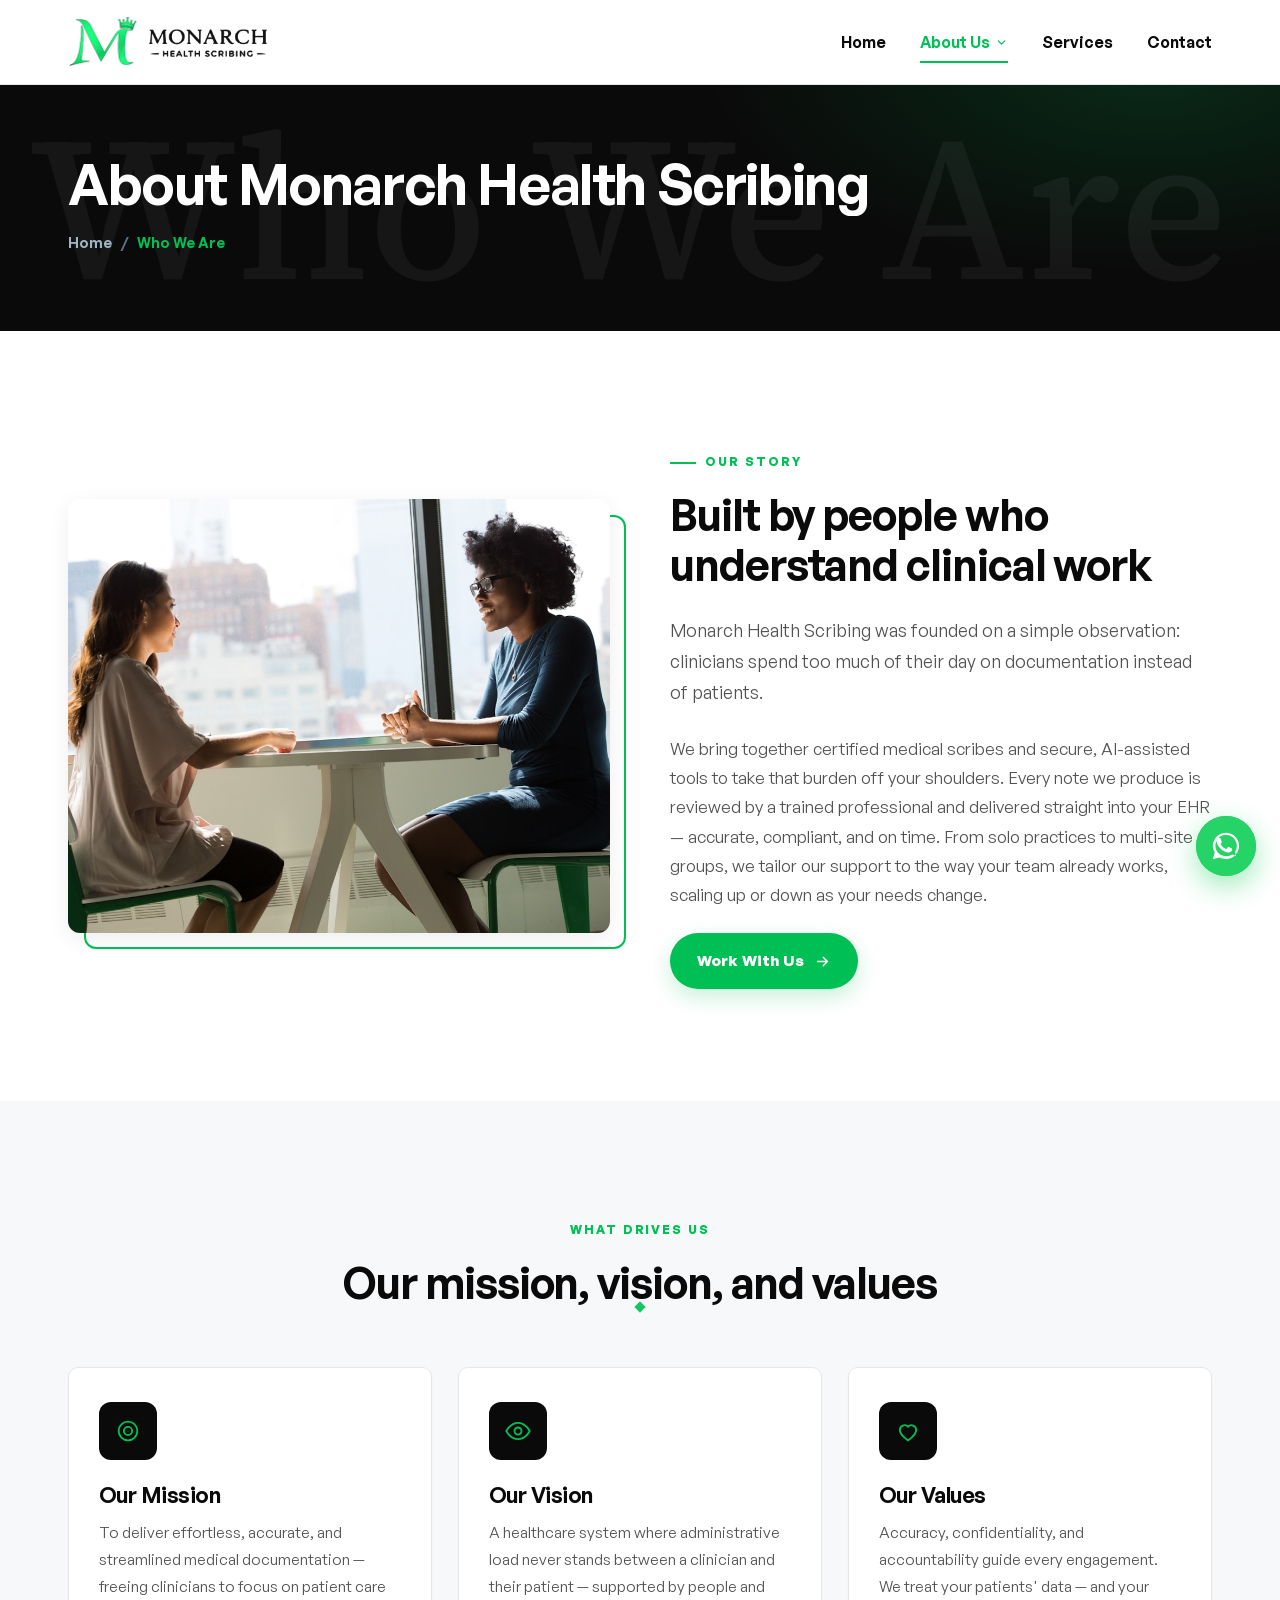
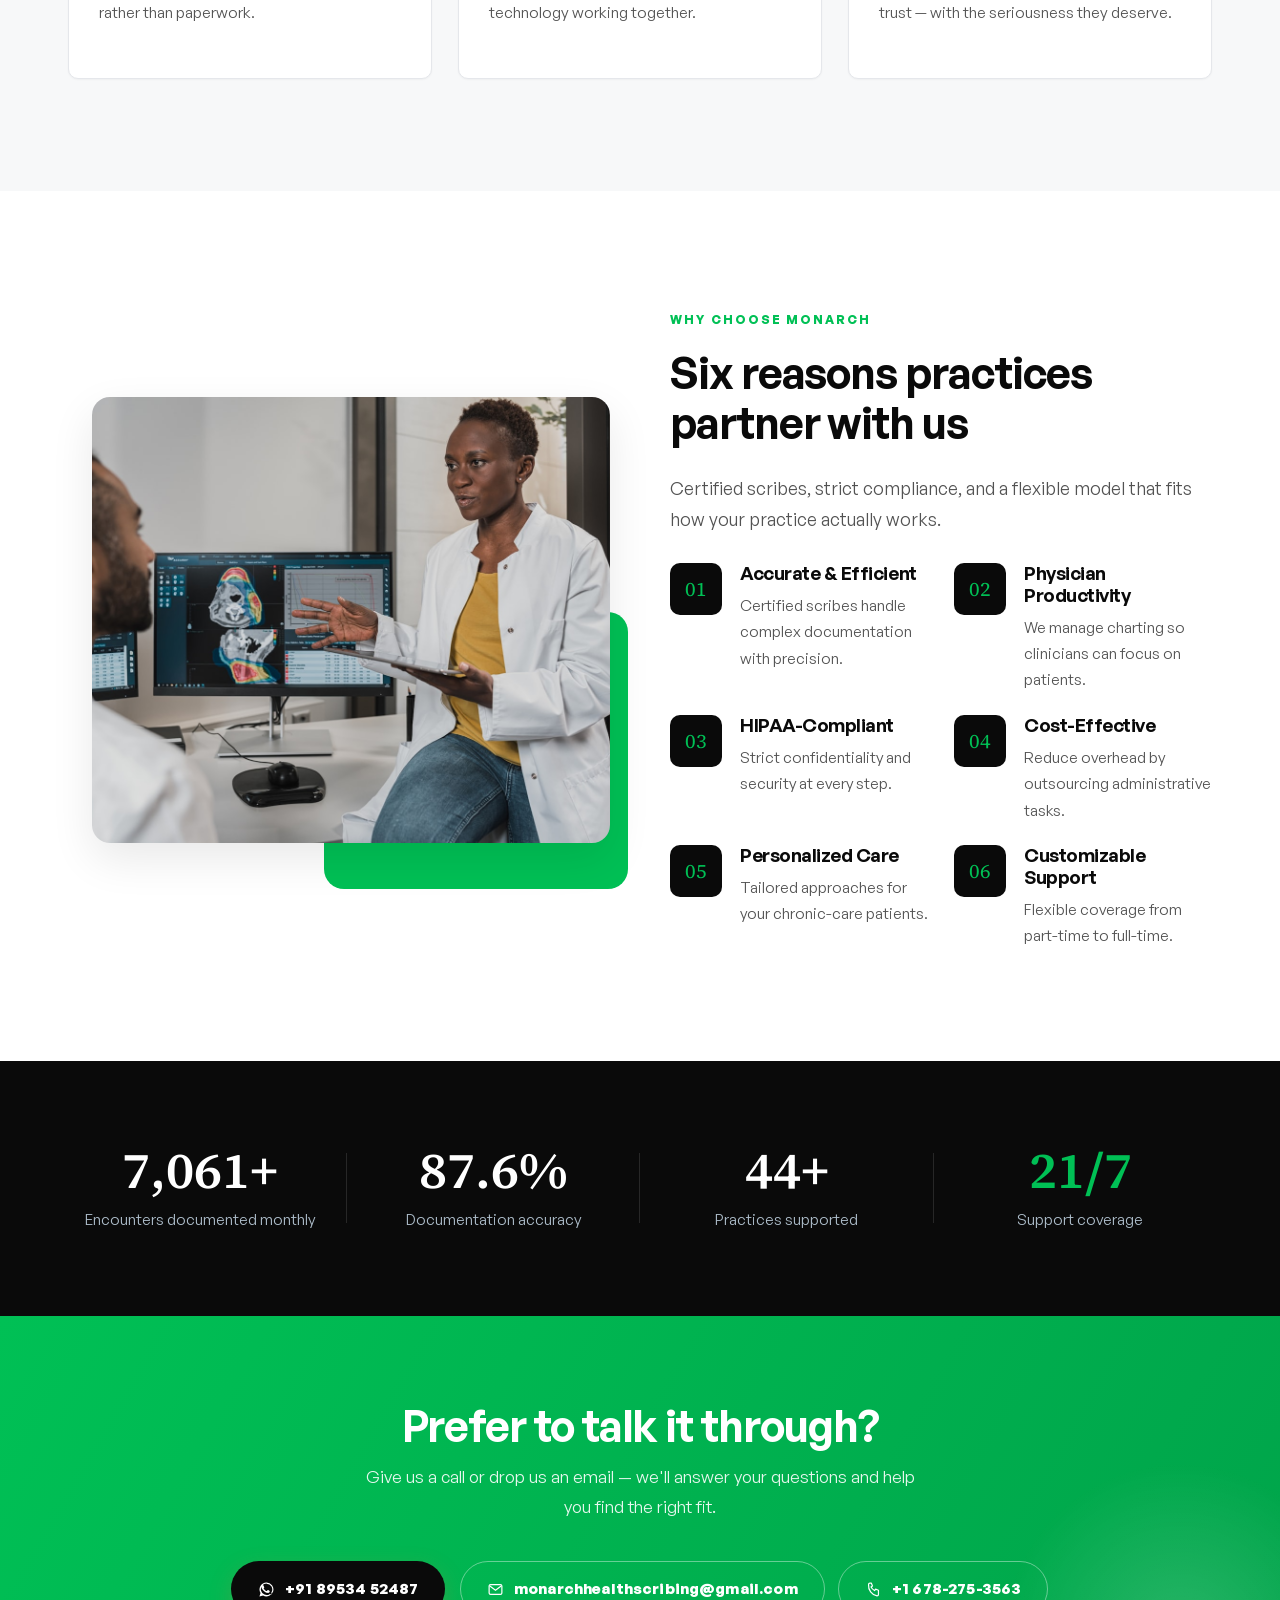
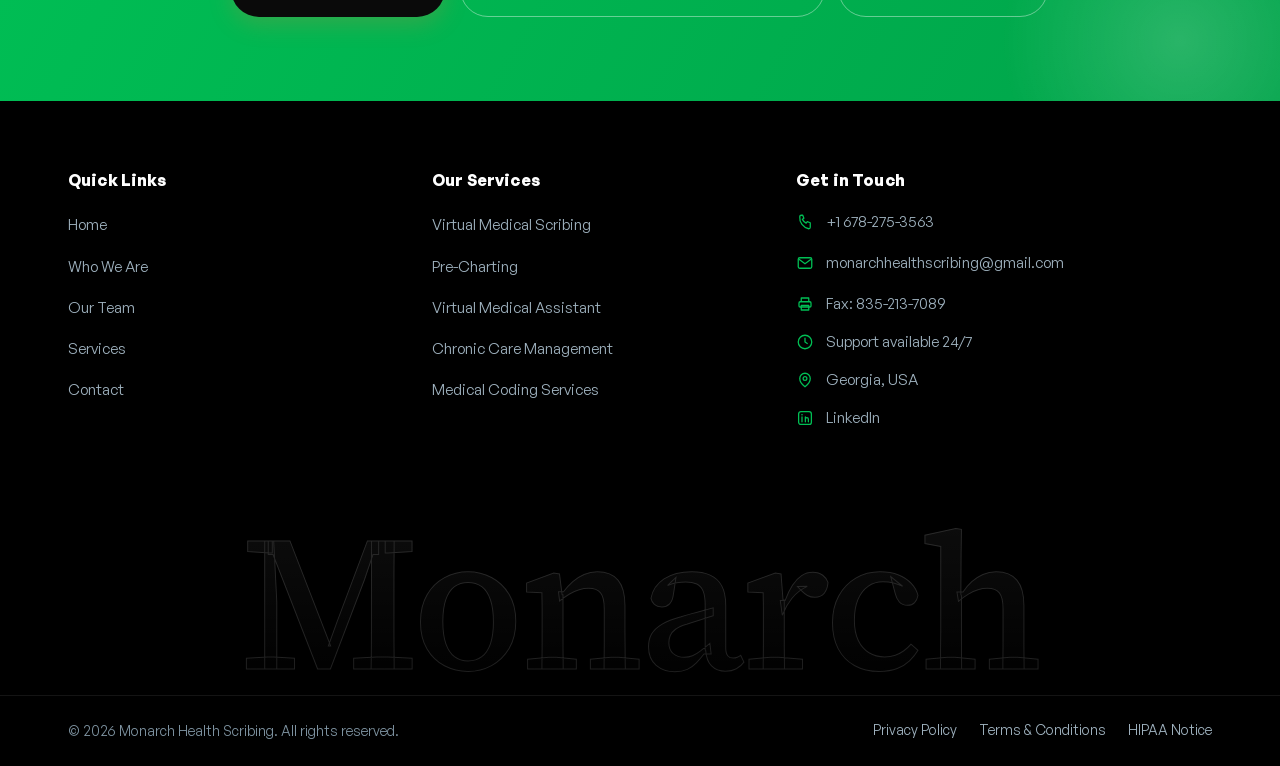
==== about.html @ 8d72a531 "Website design" ====
<!DOCTYPE html>
<html lang="en">
<head>
  <meta charset="UTF-8" />
  <meta name="viewport" content="width=device-width, initial-scale=1.0" />
  <title>About Us | Monarch Health Scribing</title>
  <meta name="description" content="Learn about Monarch Health Scribing — our mission, values, and the certified team behind accurate, HIPAA-compliant medical documentation and virtual care support." />
  <link rel="stylesheet" href="styles.css?v=74" />
  <link rel="icon" href="assets/logo-green-black.png" />
</head>
<body>

  <header class="site-header" id="siteHeader">
    <div class="container header-inner">
      <a class="logo" href="index.html"><img class="logo-mk" src="assets/logo-mark-only.png" alt="" /><img class="logo-wd" src="assets/logo-word-only.png" alt="Monarch Health Scribing" /></a>
      <nav class="main-nav" id="mainNav" aria-label="Primary">
        <a href="index.html">Home</a>
        <div class="nav-item has-drop">
          <a class="nav-drop-toggle active">About Us <svg class="caret" viewBox="0 0 24 24" fill="none"><path d="M6 9l6 6 6-6" stroke="currentColor" stroke-width="2.2" stroke-linecap="round" stroke-linejoin="round"/></svg></a>
          <div class="nav-drop">
            <a href="about.html" class="active">Who We Are</a>
            <a href="team.html">Our Team</a>
          </div>
        </div>
        <a href="services.html">Services</a>
        <a href="contact.html">Contact</a>
      </nav>
      <button class="nav-toggle" id="navToggle" aria-label="Toggle navigation" aria-expanded="false"><span></span><span></span><span></span></button>
    </div>
  </header>

  <!-- ===== Page header ===== -->
  <section class="page-head">
    <div class="container">
      <h1>About Monarch Health Scribing</h1>
      <p class="crumb"><a href="index.html">Home</a><span class="sep">/</span><span class="cur">Who We Are</span></p>
    </div>
  </section>

  <!-- ===== Who we are ===== -->
  <section class="section">
    <div class="container split">
      <div class="split-media reveal">
        <img src="assets/img-desk.jpg" alt="Healthcare professionals in discussion" loading="lazy" />
        <span class="frame-accent"></span>
      </div>
      <div class="split-copy reveal" data-d="1">
        <p class="eyebrow">Our Story</p>
        <h2>Built by people who understand clinical work</h2>
        <p class="lede">Monarch Health Scribing was founded on a simple observation: clinicians spend too
          much of their day on documentation instead of patients.</p>
        <p>We bring together certified medical scribes and secure, AI-assisted tools to take that burden
          off your shoulders. Every note we produce is reviewed by a trained professional and delivered
          straight into your EHR — accurate, compliant, and on time. From solo practices to multi-site
          groups, we tailor our support to the way your team already works, scaling up or down as your
          needs change.</p>
        <a href="contact.html" class="btn btn-primary" style="margin-top:24px">Work With Us
          <svg viewBox="0 0 24 24" fill="none"><path d="M5 12h14M13 6l6 6-6 6" stroke="currentColor" stroke-width="2" stroke-linecap="round" stroke-linejoin="round"/></svg>
        </a>
      </div>
    </div>
  </section>

  <!-- ===== Mission / Vision / Values ===== -->
  <section class="section section--cream">
    <div class="container">
      <div class="head-center">
        <p class="eyebrow">What Drives Us</p>
        <h2>Our mission, vision, and values</h2>
        <span class="accent-rule"></span>
      </div>
      <div class="cards-grid">
        <article class="svc-card reveal">
          <div class="svc-ic"><svg viewBox="0 0 24 24" fill="none"><circle cx="12" cy="12" r="8" stroke="currentColor" stroke-width="1.6"/><circle cx="12" cy="12" r="3.5" stroke="currentColor" stroke-width="1.6"/><circle cx="12" cy="12" r=".5" fill="currentColor"/></svg></div>
          <h3>Our Mission</h3>
          <p>To deliver effortless, accurate, and streamlined medical documentation — freeing clinicians to focus on patient care rather than paperwork.</p>
        </article>
        <article class="svc-card reveal" data-d="1">
          <div class="svc-ic"><svg viewBox="0 0 24 24" fill="none"><path d="M2 12s3.5-7 10-7 10 7 10 7-3.5 7-10 7-10-7-10-7z" stroke="currentColor" stroke-width="1.6"/><circle cx="12" cy="12" r="3" stroke="currentColor" stroke-width="1.6"/></svg></div>
          <h3>Our Vision</h3>
          <p>A healthcare system where administrative load never stands between a clinician and their patient — supported by people and technology working together.</p>
        </article>
        <article class="svc-card reveal" data-d="2">
          <div class="svc-ic"><svg viewBox="0 0 24 24" fill="none"><path d="M12 20s-7-4.3-7-9a4 4 0 017-2.6A4 4 0 0119 11c0 4.7-7 9-7 9z" stroke="currentColor" stroke-width="1.6" stroke-linejoin="round"/></svg></div>
          <h3>Our Values</h3>
          <p>Accuracy, confidentiality, and accountability guide every engagement. We treat your patients' data — and your trust — with the seriousness they deserve.</p>
        </article>
      </div>
    </div>
  </section>

  <!-- ===== Why choose us (full 6) ===== -->
  <section class="section">
    <div class="container split">
      <div class="why-media reveal">
        <span class="why-accent" aria-hidden="true"></span>
        <figure class="why-photo"><img src="assets/img-collab.jpg" alt="Clinicians who rely on Monarch" loading="lazy" /></figure>
      </div>
      <div class="split-copy reveal" data-d="1">
        <p class="eyebrow eyebrow--noline">Why Choose Monarch</p>
        <h2>Six reasons practices partner with us</h2>
        <p class="lede">Certified scribes, strict compliance, and a flexible model that fits how your practice actually works.</p>
        <div class="why-grid" style="margin-top:28px; gap:22px 26px">
          <div class="why-item"><span class="wn">01</span><div><h3>Accurate &amp; Efficient</h3><p>Certified scribes handle complex documentation with precision.</p></div></div>
          <div class="why-item"><span class="wn">02</span><div><h3>Physician Productivity</h3><p>We manage charting so clinicians can focus on patients.</p></div></div>
          <div class="why-item"><span class="wn">03</span><div><h3>HIPAA-Compliant</h3><p>Strict confidentiality and security at every step.</p></div></div>
          <div class="why-item"><span class="wn">04</span><div><h3>Cost-Effective</h3><p>Reduce overhead by outsourcing administrative tasks.</p></div></div>
          <div class="why-item"><span class="wn">05</span><div><h3>Personalized Care</h3><p>Tailored approaches for your chronic-care patients.</p></div></div>
          <div class="why-item"><span class="wn">06</span><div><h3>Customizable Support</h3><p>Flexible coverage from part-time to full-time.</p></div></div>
        </div>
      </div>
    </div>
  </section>

  <!-- ===== Stats band ===== -->
  <section class="section--tight section--navy">
    <div class="container stats-band">
      <div class="stat-b reveal"><div class="num"><span data-count="8000" data-suffix="+">8,000+</span></div><div class="lbl">Encounters documented monthly</div></div>
      <div class="stat-b reveal" data-d="1"><div class="num"><span data-count="99.2" data-suffix="%">99.2%</span></div><div class="lbl">Documentation accuracy</div></div>
      <div class="stat-b reveal" data-d="2"><div class="num"><span data-count="50" data-suffix="+">50+</span></div><div class="lbl">Practices supported</div></div>
      <div class="stat-b reveal" data-d="3"><div class="num gold"><span class="gold" data-count="24" data-suffix="/7">24/7</span></div><div class="lbl">Support coverage</div></div>
    </div>
  </section>

  <!-- ===== CTA band ===== -->
  <section class="section--tight cta-band">
    <div class="container cta-inner">
      <div>
        <h2>Prefer to talk it through?</h2>
        <p>Give us a call or drop us an email — we'll answer your questions and help you find the right fit.</p>
      </div>
      <div class="cta-actions">
        <a href="https://wa.me/918953452487" target="_blank" rel="noopener" class="btn btn-gold"><svg viewBox="0 0 24 24" fill="currentColor"><path d="M12.04 2.01a9.9 9.9 0 00-8.48 14.95L2 22l5.2-1.36A9.9 9.9 0 1012.04 2.01zm0 1.8a8.1 8.1 0 016.95 12.2l-.2.33.78 2.85-2.92-.77-.32.19a8.1 8.1 0 11-4.1-15.04zm4.5 10.3c-.07-.12-.26-.2-.55-.34-.29-.14-1.7-.84-1.96-.94-.26-.1-.45-.14-.64.14-.19.29-.74.94-.9 1.13-.17.19-.33.21-.62.07-.29-.14-1.21-.45-2.3-1.43-.85-.76-1.43-1.7-1.6-1.98-.16-.29-.02-.44.13-.58.13-.13.29-.33.43-.5.14-.17.19-.29.29-.48.1-.19.05-.36-.02-.5-.07-.14-.64-1.55-.88-2.12-.23-.56-.47-.48-.64-.49h-.55c-.19 0-.5.07-.76.36-.26.29-1 .98-1 2.38s1.02 2.76 1.17 2.95c.14.19 2.01 3.08 4.88 4.32.68.29 1.21.46 1.63.59.68.22 1.3.19 1.79.12.55-.08 1.7-.7 1.94-1.36.24-.67.24-1.24.17-1.36z"/></svg> +91 89534 52487</a>
        <a href="mailto:monarchhealthscribing@gmail.com" class="btn btn-ghost-light"><svg viewBox="0 0 24 24" fill="none"><rect x="3" y="5" width="18" height="14" rx="2" stroke="currentColor" stroke-width="1.7"/><path d="M4 7l8 6 8-6" stroke="currentColor" stroke-width="1.7"/></svg> monarchhealthscribing@gmail.com</a>
        <a href="tel:+16782753563" class="btn btn-ghost-light"><svg viewBox="0 0 24 24" fill="none"><path d="M5 5a2 2 0 012-2h2l1.5 4-2 1.5a12 12 0 005 5l1.5-2 4 1.5V19a2 2 0 01-2 2A15 15 0 015 5z" stroke="currentColor" stroke-width="1.7" stroke-linejoin="round"/></svg> +1 678-275-3563</a>
      </div>
    </div>
  </section>

  <!-- ===== Footer ===== -->
  <footer class="site-footer">
    <div class="container footer-grid">
      <div class="footer-col"><h4>Quick Links</h4><ul><li><a href="index.html">Home</a></li><li><a href="about.html">Who We Are</a></li><li><a href="team.html">Our Team</a></li><li><a href="services.html">Services</a></li><li><a href="contact.html">Contact</a></li></ul></div>
      <div class="footer-col"><h4>Our Services</h4><ul><li><a href="services.html">Virtual Medical Scribing</a></li><li><a href="services.html">Pre-Charting</a></li><li><a href="services.html">Virtual Medical Assistant</a></li><li><a href="services.html">Chronic Care Management</a></li><li><a href="services.html">Medical Coding Services</a></li></ul></div>
      <div class="footer-col"><h4>Get in Touch</h4>
        <ul class="footer-contact">
          <li><svg viewBox="0 0 24 24" fill="none"><path d="M5 5a2 2 0 012-2h2l1.5 4-2 1.5a12 12 0 005 5l1.5-2 4 1.5V19a2 2 0 01-2 2A15 15 0 015 5z" stroke="currentColor" stroke-width="1.7" stroke-linejoin="round"/></svg> <a href="tel:+16782753563">+1 678-275-3563</a></li>
          <li><svg viewBox="0 0 24 24" fill="none"><rect x="3" y="5" width="18" height="14" rx="2" stroke="currentColor" stroke-width="1.7"/><path d="M4 7l8 6 8-6" stroke="currentColor" stroke-width="1.7"/></svg> <a href="mailto:monarchhealthscribing@gmail.com">monarchhealthscribing@gmail.com</a></li>
          <li><svg viewBox="0 0 24 24" fill="none"><path d="M7 9V4h10v5" stroke="currentColor" stroke-width="1.7" stroke-linejoin="round"/><rect x="4" y="9" width="16" height="7" rx="1.5" stroke="currentColor" stroke-width="1.7"/><path d="M7 14h10v6H7z" stroke="currentColor" stroke-width="1.7" stroke-linejoin="round"/></svg> Fax: 835-213-7089</li>
          <li><svg viewBox="0 0 24 24" fill="none"><circle cx="12" cy="12" r="9" stroke="currentColor" stroke-width="1.7"/><path d="M12 7v5l3 2" stroke="currentColor" stroke-width="1.7" stroke-linecap="round"/></svg> Support available 24/7</li>
          <li><svg viewBox="0 0 24 24" fill="none"><path d="M12 21s-7-5.2-7-11a7 7 0 1114 0c0 5.8-7 11-7 11z" stroke="currentColor" stroke-width="1.7"/><circle cx="12" cy="10" r="2.5" stroke="currentColor" stroke-width="1.7"/></svg> Georgia, USA</li>
          <li><svg viewBox="0 0 24 24" fill="none"><rect x="3.5" y="3.5" width="17" height="17" rx="3" stroke="currentColor" stroke-width="1.7"/><circle cx="8" cy="7.6" r="1.1" fill="currentColor"/><path d="M8 10.5V17M12.5 17v-3.4a2 2 0 014 0V17M12.5 10.5V17" stroke="currentColor" stroke-width="1.7" stroke-linecap="round"/></svg> <a href="https://www.linkedin.com/company/monarch-health-scribing" target="_blank" rel="noopener">LinkedIn</a></li>
        </ul>
      </div>
    </div>
    <div class="footer-bottom"><div class="container"><p>© <span id="year">2026</span> Monarch Health Scribing. All rights reserved.</p><div class="legal"><a href="#">Privacy Policy</a><a href="#">Terms &amp; Conditions</a><a href="#">HIPAA Notice</a></div></div></div>
  </footer>

  <script src="script.js?v=74"></script>
</body>
</html>
---- styles.css ----
/* ===== Self-hosted fonts (General Sans + Source Serif 4 — same as rapidops.com) ===== */
@font-face { font-family:"General Sans"; src:url("assets/fonts/GeneralSans-300.woff2") format("woff2"); font-weight:300; font-style:normal; font-display:swap; }
@font-face { font-family:"General Sans"; src:url("assets/fonts/GeneralSans-400.woff2") format("woff2"); font-weight:400; font-style:normal; font-display:swap; }
@font-face { font-family:"General Sans"; src:url("assets/fonts/GeneralSans-500.woff2") format("woff2"); font-weight:500; font-style:normal; font-display:swap; }
@font-face { font-family:"General Sans"; src:url("assets/fonts/GeneralSans-600.woff2") format("woff2"); font-weight:600; font-style:normal; font-display:swap; }
@font-face { font-family:"General Sans"; src:url("assets/fonts/GeneralSans-700.woff2") format("woff2"); font-weight:700; font-style:normal; font-display:swap; }
@font-face { font-family:"Source Serif 4"; src:url("assets/fonts/SourceSerif4-normal.woff2") format("woff2"); font-weight:200 900; font-style:normal; font-display:swap; }
@font-face { font-family:"Source Serif 4"; src:url("assets/fonts/SourceSerif4-italic.woff2") format("woff2"); font-weight:200 900; font-style:italic; font-display:swap; }

/* ==========================================================================
   Monarch Health Scribing — shared stylesheet (multi-page)
   Professional healthcare-services design system
   Palette: deep navy · medical teal · warm gold · warm neutrals
   Type: Source Serif 4 (serif headings) · General Sans (sans body)
   ========================================================================== */

:root {
  --navy:       #0f2c44;
  --navy-deep:  #0a2133;
  --teal:       #0f7368;
  --teal-dark:  #0b554d;
  --teal-soft:  #e6f1ef;
  --gold:       #b8893f;
  --gold-soft:  #f3ead9;

  --ink:        #16242e;
  --muted:      #56666f;
  --faint:      #8696a0;
  --line:       #e4e8ea;
  --line-warm:  #e9e3d6;

  --white:      #ffffff;
  --cream:      #f8f5ef;
  --mist:       #eef4f4;
  --panel:      #f6f8f9;

  --maxw: 1200px;
  --radius: 6px;
  --shadow-sm: 0 1px 2px rgba(15,44,68,.06), 0 2px 8px rgba(15,44,68,.05);
  --shadow-md: 0 10px 30px rgba(15,44,68,.10);
  --shadow-lg: 0 24px 60px rgba(15,44,68,.14);

  --serif: "Source Serif 4", Georgia, "Times New Roman", serif;
  --sans:  "General Sans", -apple-system, BlinkMacSystemFont, "Segoe UI", sans-serif;

  --ease: cubic-bezier(.22,.61,.36,1);
}

*, *::before, *::after { box-sizing: border-box; }
* { margin: 0; padding: 0; }

html { scroll-behavior: smooth; -webkit-text-size-adjust: 100%; }

body {
  font-family: var(--sans);
  font-size: 17px;
  line-height: 1.72;
  color: var(--ink);
  background: var(--white);
  -webkit-font-smoothing: antialiased;
}

img { max-width: 100%; display: block; }
a { color: inherit; text-decoration: none; }

h1, h2, h3, h4 { font-family: var(--serif); font-weight: 500; color: var(--navy);
  line-height: 1.16; letter-spacing: -.01em; }
h1 { font-size: clamp(2.3rem, 4.6vw, 3.5rem); }
h2 { font-size: clamp(1.9rem, 3.4vw, 2.7rem); }
h3 { font-size: 1.35rem; }
p  { color: var(--muted); }
strong { color: var(--ink); font-weight: 700; }

.container { max-width: var(--maxw); margin: 0 auto; padding: 0 28px; }

/* ---- shared section helpers ---- */
.section { padding: 96px 0; }
.section--tight { padding: 72px 0; }
.section--cream { background: var(--cream); }
.section--mist  { background: var(--mist); }
.section--navy  { background: var(--navy); color: #cfdbe4; }
.section--navy h2, .section--navy h3 { color: #fff; }

.eyebrow { display: inline-flex; align-items: center; gap: 9px;
  font-family: var(--sans); font-weight: 700; font-size: .76rem; letter-spacing: .16em;
  text-transform: uppercase; color: var(--teal); margin-bottom: 16px; }
.eyebrow::before { content: ""; width: 26px; height: 2px; background: var(--gold); display: inline-block; }
.section--navy .eyebrow { color: #7fd0c6; }

.lede { font-size: 1.12rem; color: var(--muted); max-width: 60ch; }
.section--navy .lede { color: #bcccd6; }

.head-center { text-align: center; max-width: 760px; margin: 0 auto 56px; }
.head-center .eyebrow::before { display: none; }
.head-center .lede { margin: 18px auto 0; }

/* underline accent under serif headings */
.accent-rule { width: 56px; height: 3px; background: var(--gold); border-radius: 2px; margin-top: 22px; }
.head-center .accent-rule { margin: 22px auto 0; }

/* ---- buttons ---- */
.btn { display: inline-flex; align-items: center; gap: 10px; cursor: pointer;
  font-family: var(--sans); font-weight: 700; font-size: .95rem; letter-spacing: .01em;
  padding: 14px 26px; border-radius: var(--radius); border: 1.5px solid transparent;
  transition: background .2s, color .2s, border-color .2s, transform .2s, box-shadow .2s; }
.btn svg { width: 17px; height: 17px; transition: transform .2s var(--ease); }
.btn:hover svg { transform: translateX(3px); }
.btn-primary { background: var(--teal); color: #fff; box-shadow: 0 8px 22px rgba(15,115,104,.22); }
.btn-primary:hover { background: var(--teal-dark); transform: translateY(-2px); box-shadow: 0 12px 28px rgba(15,115,104,.3); }
.btn-gold { background: var(--gold); color: #2a1d05; box-shadow: 0 8px 22px rgba(184,137,63,.26); }
.btn-gold:hover { background: #a5792f; transform: translateY(-2px); }
.btn-outline { background: transparent; color: var(--navy); border-color: #cbd5da; }
.btn-outline:hover { border-color: var(--teal); color: var(--teal); }
.btn-light { background: #fff; color: var(--navy); }
.btn-light:hover { background: var(--gold-soft); transform: translateY(-2px); }
.btn-ghost-light { background: transparent; color: #fff; border-color: rgba(255,255,255,.4); }
.btn-ghost-light:hover { background: rgba(255,255,255,.1); border-color: #fff; }

/* ==========================================================================
   Top utility bar
   ========================================================================== */
.topbar { background: var(--navy-deep); color: #b6c6d1; font-size: .82rem; }
.topbar-inner { display: flex; justify-content: space-between; align-items: center;
  min-height: 42px; gap: 18px; }
.topbar a { color: #c4d2db; transition: color .2s; }
.topbar a:hover { color: #fff; }
.topbar-left { display: flex; align-items: center; gap: 16px; }
.topbar-left .ic { color: var(--gold); margin-right: 6px; }
.topbar .sep { width: 1px; height: 14px; background: rgba(255,255,255,.18); }
.topbar-right { display: flex; align-items: center; gap: 18px; }
.badge-hipaa { display: inline-flex; align-items: center; gap: 7px; color: #9fb6c2;
  letter-spacing: .04em; }
.badge-hipaa::before { content: ""; width: 7px; height: 7px; border-radius: 50%;
  background: #38c9a8; box-shadow: 0 0 0 3px rgba(56,201,168,.2); }
.topbar-social { display: flex; gap: 12px; }
.topbar-social a { font-weight: 700; font-size: .72rem; letter-spacing: .06em; }

/* ==========================================================================
   Header / nav
   ========================================================================== */
.site-header { position: sticky; top: 0; z-index: 60; background: #fff;
  border-bottom: 1px solid var(--line); transition: box-shadow .25s; }
.site-header.scrolled { box-shadow: 0 6px 24px rgba(15,44,68,.08); }
.header-inner { display: flex; align-items: center; gap: 24px; min-height: 84px; }

.logo { display: flex; align-items: center; gap: 13px; margin-right: auto; }
.logo-mark { width: 46px; height: 46px; object-fit: contain;
  filter: drop-shadow(0 4px 8px rgba(184,137,63,.25)); }
.logo-text { font-family: var(--serif); font-weight: 600; font-size: 1.4rem; color: var(--navy);
  line-height: 1; letter-spacing: -.01em; }
.logo-text small { display: block; font-family: var(--sans); font-weight: 600; font-size: .58rem;
  letter-spacing: .28em; text-transform: uppercase; color: var(--gold); margin-top: 5px; }

.main-nav { display: flex; align-items: center; gap: 34px; }
.main-nav a { position: relative; font-weight: 600; font-size: .98rem; color: var(--navy);
  padding: 8px 0; transition: color .2s; }
.main-nav a::after { content: ""; position: absolute; left: 0; bottom: 0; height: 2px; width: 0;
  background: var(--teal); transition: width .25s var(--ease); }
.main-nav a:hover { color: var(--teal); }
.main-nav a:hover::after, .main-nav a.active::after { width: 100%; }
.main-nav a.active { color: var(--teal); }

.nav-toggle { display: none; width: 44px; height: 44px; border: 1px solid var(--line);
  border-radius: var(--radius); background: #fff; cursor: pointer; flex-direction: column;
  justify-content: center; align-items: center; gap: 5px; }
.nav-toggle span { width: 20px; height: 2px; background: var(--navy); border-radius: 2px;
  transition: transform .25s, opacity .2s; }
.nav-toggle[aria-expanded="true"] span:nth-child(1) { transform: translateY(7px) rotate(45deg); }
.nav-toggle[aria-expanded="true"] span:nth-child(2) { opacity: 0; }
.nav-toggle[aria-expanded="true"] span:nth-child(3) { transform: translateY(-7px) rotate(-45deg); }

/* ==========================================================================
   Home — hero
   ========================================================================== */
.hero { position: relative; background: var(--cream); overflow: hidden; }
.hero::before { content: ""; position: absolute; top: -120px; right: -120px; width: 520px; height: 520px;
  background: radial-gradient(circle, rgba(15,115,104,.07), transparent 70%); border-radius: 50%; }
.hero-grid { display: grid; grid-template-columns: 1.05fr .95fr; gap: 60px; align-items: center;
  padding-top: 84px; padding-bottom: 90px; position: relative; }
.hero-copy h1 { color: var(--navy); margin-bottom: 22px; }
.hero-copy h1 .em { color: var(--teal); font-style: italic; }
.hero-copy .lede { margin-bottom: 30px; }
.hero-actions { display: flex; flex-wrap: wrap; gap: 14px; margin-bottom: 34px; }
.hero-trust { display: flex; flex-wrap: wrap; gap: 22px 30px; padding-top: 26px;
  border-top: 1px solid var(--line-warm); }
.hero-trust .t { display: flex; align-items: center; gap: 10px; font-size: .92rem; font-weight: 600;
  color: var(--navy); }
.hero-trust .t svg { width: 20px; height: 20px; color: var(--teal); flex: none; }

.hero-media { position: relative; }
.hero-media .photo-main { border-radius: 12px; overflow: hidden; box-shadow: var(--shadow-lg);
  aspect-ratio: 4 / 4.5; }
.hero-media .photo-main img { width: 100%; height: 100%; object-fit: cover; }
.hero-stat-card { position: absolute; left: -28px; bottom: 36px; background: #fff;
  border-radius: 10px; padding: 20px 24px; box-shadow: var(--shadow-md);
  border: 1px solid var(--line); display: flex; align-items: center; gap: 16px; }
.hero-stat-card .num { font-family: var(--serif); font-size: 2.2rem; color: var(--teal); font-weight: 600;
  line-height: 1; }
.hero-stat-card .lbl { font-size: .85rem; color: var(--muted); max-width: 14ch; line-height: 1.35; }
.hero-badge-top { position: absolute; right: -16px; top: 28px; background: var(--navy); color: #fff;
  padding: 12px 18px; border-radius: 10px; box-shadow: var(--shadow-md); display: flex; gap: 11px;
  align-items: center; }
.hero-badge-top .bt-ic { width: 34px; height: 34px; border-radius: 8px; background: rgba(255,255,255,.12);
  display: grid; place-items: center; color: var(--gold); }
.hero-badge-top b { font-size: .9rem; display: block; }
.hero-badge-top em { font-style: normal; font-size: .72rem; color: #9fb6c2; }

/* ==========================================================================
   Intro / about-strip (two column with image)
   ========================================================================== */
.split { display: grid; grid-template-columns: 1fr 1fr; gap: 60px; align-items: center; }
.split--reverse .split-media { order: 2; }
.split-media { position: relative; }
.split-media img { border-radius: 12px; box-shadow: var(--shadow-md); width: 100%;
  aspect-ratio: 5 / 4; object-fit: cover; }
.split-media .frame-accent { position: absolute; inset: 16px -16px -16px 16px; border: 2px solid var(--gold);
  border-radius: 12px; z-index: -1; }
.split-copy h2 { margin-bottom: 8px; }
.split-copy .lede { margin: 26px 0; }

.check-list { list-style: none; display: grid; gap: 14px; margin: 26px 0 32px; }
.check-list li { display: flex; gap: 13px; align-items: flex-start; color: var(--ink); font-weight: 600; }
.check-list li span.c { flex: none; width: 24px; height: 24px; border-radius: 50%;
  background: var(--teal-soft); color: var(--teal); display: grid; place-items: center;
  font-size: .72rem; font-weight: 800; margin-top: 3px; }
.check-list li em { display: block; font-style: normal; font-weight: 400; color: var(--muted);
  font-size: .95rem; margin-top: 2px; }

/* ==========================================================================
   Service cards (grid)
   ========================================================================== */
.cards-grid { display: grid; grid-template-columns: repeat(3, 1fr); gap: 26px; }
.svc-card { background: #fff; border: 1px solid var(--line); border-radius: 10px; padding: 34px 30px;
  transition: transform .25s var(--ease), box-shadow .25s, border-color .25s; position: relative; }
.svc-card:hover { transform: translateY(-6px); box-shadow: var(--shadow-md); border-color: #d7e0e3; }
.svc-card .svc-ic { width: 58px; height: 58px; border-radius: 12px; background: var(--teal-soft);
  color: var(--teal); display: grid; place-items: center; margin-bottom: 22px; }
.svc-card:hover .svc-ic { background: var(--teal); color: #fff; }
.svc-card .svc-ic svg { width: 28px; height: 28px; }
.svc-card h3 { margin-bottom: 12px; }
.svc-card p { font-size: .97rem; margin-bottom: 18px; }
.svc-card .more { font-weight: 700; font-size: .9rem; color: var(--teal); display: inline-flex;
  align-items: center; gap: 7px; }
.svc-card .more svg { width: 15px; height: 15px; transition: transform .2s; }
.svc-card:hover .more svg { transform: translateX(4px); }
.svc-num { position: absolute; top: 26px; right: 30px; font-family: var(--serif); font-size: 1.5rem;
  color: #e7ad4f; opacity: .5; }

/* ==========================================================================
   Why-choose feature list
   ========================================================================== */
.why-grid { display: grid; grid-template-columns: repeat(2, 1fr); gap: 28px 44px; }
.why-item { display: flex; gap: 18px; }
.why-item .wn { flex: none; width: 52px; height: 52px; border-radius: 10px; background: var(--navy);
  color: var(--gold); display: grid; place-items: center; font-family: var(--serif); font-size: 1.25rem; }
.why-item h3 { font-size: 1.18rem; margin-bottom: 7px; }
.why-item p { font-size: .96rem; }

/* ==========================================================================
   Stats band (navy)
   ========================================================================== */
.stats-band { display: grid; grid-template-columns: repeat(4, 1fr); gap: 30px; text-align: center; }
.stat-b .num { font-family: var(--serif); font-size: clamp(2.4rem, 4vw, 3.2rem); color: #fff;
  font-weight: 600; line-height: 1; }
.stat-b .num .gold { color: var(--gold); }
.stat-b .lbl { color: #aebecb; font-size: .96rem; margin-top: 10px; }
.stats-band .stat-b { position: relative; }
.stats-band .stat-b:not(:last-child)::after { content: ""; position: absolute; right: -15px; top: 10%;
  height: 80%; width: 1px; background: rgba(255,255,255,.12); }

/* ==========================================================================
   Process steps
   ========================================================================== */
.steps { display: grid; grid-template-columns: repeat(4, 1fr); gap: 26px; }
.step-c { position: relative; padding-top: 8px; }
.step-c .sn { width: 56px; height: 56px; border-radius: 50%; background: #fff; border: 2px solid var(--teal);
  color: var(--teal); display: grid; place-items: center; font-family: var(--serif); font-size: 1.4rem;
  font-weight: 600; margin-bottom: 20px; position: relative; z-index: 2; }
.step-c h3 { font-size: 1.2rem; margin-bottom: 8px; }
.step-c p { font-size: .95rem; }
.steps .step-c:not(:last-child)::before { content: ""; position: absolute; top: 28px; left: 56px; right: -26px;
  height: 2px; background: repeating-linear-gradient(90deg, #cdd9dc 0 7px, transparent 7px 14px); }

/* ==========================================================================
   Testimonials
   ========================================================================== */
.quotes-grid { display: grid; grid-template-columns: repeat(3, 1fr); gap: 26px; }
.q-card { background: #fff; border: 1px solid var(--line); border-radius: 10px; padding: 34px 30px;
  box-shadow: var(--shadow-sm); }
.q-card .stars { color: var(--gold); letter-spacing: 3px; margin-bottom: 16px; font-size: .9rem; }
.q-card blockquote { font-family: var(--serif); font-size: 1.12rem; line-height: 1.55; color: var(--navy);
  font-style: italic; margin-bottom: 24px; }
.q-card .who { display: flex; align-items: center; gap: 14px; padding-top: 18px; border-top: 1px solid var(--line); }
.q-card .who img { width: 52px; height: 52px; border-radius: 50%; object-fit: cover; }
.q-card .who b { display: block; font-family: var(--sans); color: var(--navy); font-size: .98rem; }
.q-card .who em { font-style: normal; color: var(--teal); font-size: .85rem; font-weight: 600; }

/* ==========================================================================
   CTA band
   ========================================================================== */
.cta-band { color: #fff; position: relative; overflow: hidden;
  background: linear-gradient(120deg, var(--teal), var(--teal-dark)); }
.cta-band::after { content: ""; position: absolute; right: -80px; bottom: -120px; width: 360px; height: 360px;
  background: radial-gradient(circle, rgba(255,255,255,.16), transparent 70%); border-radius: 50%; }
.cta-inner { display: flex; align-items: center; justify-content: space-between; gap: 40px; flex-wrap: wrap;
  position: relative; }
.cta-inner h2 { color: #fff; margin-bottom: 12px; }
.cta-inner p { color: rgba(255,255,255,.9); max-width: 56ch; }
.cta-actions { display: flex; gap: 14px; flex-wrap: wrap; }

/* ==========================================================================
   Page header (sub-pages)
   ========================================================================== */
.page-head { color: #fff; position: relative; overflow: hidden; padding: 66px 0 72px;
  background: #0a0a0a; }
.page-head::before { content: ""; position: absolute; inset: 0;
  background: radial-gradient(720px 340px at 90% -10%, rgba(0,192,85,.18), transparent 62%); }
.page-head .container { position: relative; }
.page-head h1 { color: #fff; margin-bottom: 14px; }
.page-head .crumb { font-size: .9rem; color: #9fb6c2; font-weight: 600; }
.page-head .crumb a:hover { color: #fff; }
.page-head .crumb .sep { margin: 0 9px; color: #5d7689; }
.page-head .crumb .cur { color: var(--gold); }

/* ==========================================================================
   Service detail rows (services page)
   ========================================================================== */
.svc-row { display: grid; grid-template-columns: 1fr 1fr; gap: 56px; align-items: center; }
.svc-row + .svc-row { margin-top: 80px; }
.svc-row--reverse .svc-row-media { order: 2; }
.svc-row-media img { border-radius: 12px; box-shadow: var(--shadow-md); width: 100%; aspect-ratio: 4/3;
  object-fit: cover; }
.svc-row .svc-ic { width: 56px; height: 56px; border-radius: 12px; background: var(--teal-soft); color: var(--teal);
  display: grid; place-items: center; margin-bottom: 20px; }
.svc-row .svc-ic svg { width: 28px; height: 28px; }
.svc-row h2 { font-size: 2rem; margin-bottom: 14px; }
.svc-row .tag { display: inline-block; font-size: .78rem; font-weight: 700; letter-spacing: .1em;
  text-transform: uppercase; color: var(--gold); margin-bottom: 10px; }
.svc-row ul { list-style: none; margin-top: 20px; display: grid; gap: 11px; }
.svc-row ul li { display: flex; gap: 11px; align-items: flex-start; color: var(--ink); font-weight: 600;
  font-size: .96rem; }
.svc-row ul li svg { flex: none; width: 20px; height: 20px; color: var(--teal); margin-top: 2px; }

/* ==========================================================================
   Contact page
   ========================================================================== */
.contact-grid { display: grid; grid-template-columns: 1.1fr .9fr; gap: 56px; align-items: start; }
.contact-info { display: grid; gap: 0; background: #fff; border: 1px solid var(--line);
  border-radius: 14px; box-shadow: var(--shadow-md); overflow: hidden; }
.info-card { display: flex; align-items: center; gap: 18px; background: transparent;
  border: 0; border-radius: 0; box-shadow: none !important; padding: 20px 26px; }
.info-card + .info-card { border-top: 1px solid var(--line); }
.info-card .ic { flex: none; width: 50px; height: 50px; border-radius: 10px; background: var(--teal-soft);
  color: var(--teal); display: grid; place-items: center; }
.info-card .ic svg { width: 24px; height: 24px; }
.info-card h4 { font-family: var(--sans); font-weight: 700; color: var(--navy); margin-bottom: 4px; }
.info-card p, .info-card a { color: var(--muted); font-size: .96rem; }
.info-card a:hover { color: var(--teal); }

.form-card { background: #fff; border: 1px solid var(--line); border-radius: 12px; padding: 38px 36px;
  box-shadow: var(--shadow-md); }
.form-card h3 { margin-bottom: 6px; }
.form-card .sub { color: var(--muted); font-size: .95rem; margin-bottom: 26px; }
.form-row { display: grid; grid-template-columns: 1fr 1fr; gap: 16px; }
.field { margin-bottom: 16px; }
.field label { display: block; font-size: .85rem; font-weight: 700; color: var(--navy); margin-bottom: 7px; }
.field input, .field textarea, .field select { width: 100%; font-family: var(--sans); font-size: .96rem;
  color: var(--ink); padding: 13px 15px; border: 1.5px solid var(--line); border-radius: var(--radius);
  background: #fcfdfd; transition: border-color .2s, box-shadow .2s; }
.field textarea { resize: vertical; min-height: 130px; }
.field input:focus, .field textarea:focus, .field select:focus { outline: none; border-color: var(--teal);
  box-shadow: 0 0 0 3px rgba(15,115,104,.12); }
.form-note { display: none; margin-top: 16px; padding: 13px 16px; border-radius: var(--radius);
  background: var(--teal-soft); color: var(--teal-dark); font-weight: 600; font-size: .92rem; }
.form-note.show { display: block; }

/* ==========================================================================
   FAQ
   ========================================================================== */
.faq { max-width: 820px; margin: 0 auto; }
.faq-item { border-bottom: 1px solid var(--line); }
.faq-q { width: 100%; text-align: left; background: none; border: 0; cursor: pointer;
  font-family: var(--serif); font-size: 1.18rem; color: var(--navy); padding: 24px 40px 24px 0;
  position: relative; }
.faq-q::after { content: "+"; position: absolute; right: 4px; top: 50%; transform: translateY(-50%);
  font-family: var(--sans); font-size: 1.6rem; color: var(--teal); transition: transform .25s; }
.faq-item.open .faq-q::after { content: "−"; }
.faq-a { max-height: 0; overflow: hidden; transition: max-height .3s var(--ease); }
.faq-a p { padding-bottom: 24px; color: var(--muted); }

/* ==========================================================================
   Footer
   ========================================================================== */
.site-footer { background: var(--navy-deep); color: #9fb2bf; padding-top: 70px; }
.footer-grid { display: grid; grid-template-columns: 1fr 1fr 1.3fr; gap: 44px; padding-bottom: 54px; }
.footer-brand .logo-text { color: #fff; }
.footer-brand p { color: #93a7b4; margin: 20px 0; font-size: .95rem; }
.footer-social { display: flex; gap: 12px; }
.footer-social a { width: 38px; height: 38px; border-radius: 8px; background: rgba(255,255,255,.07);
  display: grid; place-items: center; color: #c4d2db; font-weight: 700; font-size: .78rem;
  transition: background .2s, color .2s; }
.footer-social a:hover { background: var(--teal); color: #fff; }
.footer-col h4 { font-family: var(--sans); font-weight: 700; color: #fff; font-size: 1rem; margin-bottom: 20px;
  letter-spacing: .01em; }
.footer-col ul { list-style: none; display: grid; gap: 12px; }
.footer-col ul a { color: #9fb2bf; font-size: .94rem; transition: color .2s, padding-left .2s; }
.footer-col ul a:hover { color: #fff; padding-left: 5px; }
.footer-contact li { display: flex; gap: 12px; font-size: .94rem; color: #9fb2bf; }
.footer-contact li svg { flex: none; width: 18px; height: 18px; color: var(--gold); margin-top: 4px; }
.footer-bottom { border-top: 1px solid rgba(255,255,255,.08); }
.footer-bottom .container { display: flex; justify-content: space-between; align-items: center;
  padding-top: 22px; padding-bottom: 22px; gap: 16px; flex-wrap: wrap; }
.footer-bottom p { font-size: .87rem; color: #7e93a1; }
.footer-bottom .legal { display: flex; gap: 22px; font-size: .87rem; }
.footer-bottom .legal a:hover { color: #fff; }

/* ==========================================================================
   Reveal on scroll
   ========================================================================== */
.reveal { opacity: 0; transform: translateY(22px); transition: opacity .6s var(--ease), transform .6s var(--ease);
  transition-delay: calc(var(--d, 0) * 80ms); }
.reveal.in { opacity: 1; transform: none; }

/* ==========================================================================
   Responsive
   ========================================================================== */
@media (max-width: 1000px) {
  .hero-grid, .split, .svc-row, .svc-row--reverse, .contact-grid { grid-template-columns: 1fr; gap: 44px; }
  .split--reverse .split-media, .svc-row--reverse .svc-row-media { order: 0; }
  .cards-grid, .quotes-grid, .steps { grid-template-columns: repeat(2, 1fr); }
  .stats-band { grid-template-columns: repeat(2, 1fr); gap: 40px 30px; }
  .stats-band .stat-b:not(:last-child)::after { display: none; }
  .steps .step-c::before { display: none; }
  .why-grid { grid-template-columns: 1fr; }
  .hero-media { max-width: 460px; margin: 0 auto; }
}
@media (max-width: 760px) {
  body { font-size: 16px; }
  .section { padding: 64px 0; }
  .topbar-right .badge-hipaa, .topbar-left .em-hide { display: none; }
  .main-nav { display: none; position: absolute; top: 100%; left: 0; right: 0; flex-direction: column;
    align-items: stretch; gap: 0; background: #fff; border-bottom: 1px solid var(--line);
    box-shadow: var(--shadow-md); padding: 8px 0; }
  .site-header.nav-open .main-nav { display: flex; }
  .main-nav a { padding: 14px 28px; }
  .main-nav a::after { display: none; }
  .header-cta { display: none; }
  .nav-toggle { display: flex; }
  .cards-grid, .quotes-grid, .steps, .form-row { grid-template-columns: 1fr; }
  .footer-grid { grid-template-columns: 1fr 1fr; gap: 36px; }
  .cta-inner { flex-direction: column; align-items: flex-start; }
  .hero-stat-card { left: 0; }
}
@media (max-width: 480px) {
  .footer-grid { grid-template-columns: 1fr; }
  .hero-badge-top { display: none; }
}

@media (prefers-reduced-motion: reduce) {
  * { animation: none !important; transition-duration: .01ms !important; }
  html { scroll-behavior: auto; }
  .reveal { opacity: 1; transform: none; }
}

/* ==========================================================================
   ✦ AWARD POLISH LAYER ✦  — refined motion & micro-interactions
   ========================================================================== */
:root { --ease-out: cubic-bezier(.16,1,.3,1); --ease-inout: cubic-bezier(.76,0,.24,1); }

/* ---- Scroll progress bar ---- */
.scroll-progress { position: fixed; top: 0; left: 0; height: 3px; width: 0%; z-index: 200;
  background: linear-gradient(90deg, var(--teal), var(--gold)); box-shadow: 0 0 12px rgba(15,115,104,.4); }

/* ---- Custom cursor (fine pointers only) ---- */
.cursor-dot, .cursor-ring { position: fixed; top: 0; left: 0; border-radius: 50%; pointer-events: none;
  z-index: 300; transform: translate(-50%, -50%); opacity: 0; transition: opacity .3s; }
.cursor-dot { width: 6px; height: 6px; background: var(--teal); }
.cursor-ring { width: 36px; height: 36px; border: 1.5px solid rgba(15,115,104,.45);
  transition: width .28s var(--ease-out), height .28s var(--ease-out), background .28s, border-color .28s, opacity .3s; }
body.cursor-ready .cursor-dot, body.cursor-ready .cursor-ring { opacity: 1; }
body.cursor-on-link .cursor-ring { width: 58px; height: 58px; background: rgba(15,115,104,.07); border-color: var(--teal); }
body.cursor-on-link .cursor-dot { opacity: 0; }
body.use-custom-cursor, body.use-custom-cursor a, body.use-custom-cursor button,
body.use-custom-cursor .btn { cursor: none; }
@media (hover: none), (pointer: coarse) { .cursor-dot, .cursor-ring { display: none; } }

/* ---- Word reveal (hero / headings) ---- */
.split-line { display: block; overflow: hidden; }
.word-anim { display: inline-block; overflow: hidden; vertical-align: top; }
.word-anim > i { display: inline-block; font-style: inherit; transform: translateY(112%);
  transition: transform .9s var(--ease-out); transition-delay: calc(var(--w, 0) * 55ms); }
.word-anim.in > i { transform: translateY(0); }

/* ---- Clip-path image reveal ---- */
.img-reveal { clip-path: inset(0 0 100% 0); transition: clip-path 1.1s var(--ease-out); }
.img-reveal.in { clip-path: inset(0 0 0 0); }
.img-reveal img { transform: scale(1.12); transition: transform 1.4s var(--ease-out); }
.img-reveal.in img { transform: scale(1); }

/* ---- Refined buttons: sheen sweep + magnetic ---- */
.btn { position: relative; overflow: hidden; isolation: isolate; will-change: transform; }
.btn::before { content: ""; position: absolute; inset: 0; z-index: -1; transform: translateX(-101%);
  transition: transform .5s var(--ease-out); }
.btn-primary::before { background: var(--teal-dark); }
.btn-gold::before { background: #a5792f; }
.btn-outline::before { background: var(--navy); }
.btn-light::before { background: var(--gold-soft); }
.btn:hover::before { transform: translateX(0); }
.btn-outline:hover { color: #fff; border-color: var(--navy); }

/* ---- Header: animated underline already; add logo hover ---- */
.logo-mk { transition: transform .5s var(--ease-out); }
.logo:hover .logo-mk { transform: rotate(-6deg) scale(1.06); }

/* ---- Hero: scroll cue + parallax hooks ---- */
.hero { isolation: isolate; }
.hero-media { will-change: transform; }
.scroll-cue { position: absolute; left: 50%; bottom: 22px; transform: translateX(-50%);
  display: flex; flex-direction: column; align-items: center; gap: 9px; z-index: 3;
  font-family: var(--sans); font-size: .68rem; font-weight: 700; letter-spacing: .22em;
  text-transform: uppercase; color: var(--faint); }
.scroll-cue .line { width: 1px; height: 46px; background: linear-gradient(var(--teal), transparent);
  position: relative; overflow: hidden; }
.scroll-cue .line::after { content: ""; position: absolute; top: -50%; left: 0; width: 100%; height: 50%;
  background: var(--gold); animation: cueDrop 2s var(--ease-inout) infinite; }
@keyframes cueDrop { 0% { top: -50%; } 60%, 100% { top: 100%; } }

/* ---- Infinite specialty marquee ---- */
.marquee { background: var(--navy); color: #cfe0e6; border-top: 1px solid rgba(255,255,255,.06);
  border-bottom: 1px solid rgba(255,255,255,.06); padding: 22px 0; overflow: hidden;
  -webkit-mask-image: linear-gradient(90deg, transparent, #000 8%, #000 92%, transparent);
  mask-image: linear-gradient(90deg, transparent, #000 8%, #000 92%, transparent); }
.marquee-track { display: flex; gap: 0; width: max-content; animation: marquee 38s linear infinite; }
.marquee:hover .marquee-track { animation-play-state: paused; }
.marquee-item { display: inline-flex; align-items: center; gap: 14px; padding: 0 34px;
  font-family: var(--serif); font-size: 1.5rem; color: #e7eef1; white-space: nowrap; }
.marquee-item::before { content: ""; width: 7px; height: 7px; border-radius: 50%; background: var(--gold); flex: none; }
@keyframes marquee { to { transform: translateX(-50%); } }

/* ---- Service preview cards: top line draw + arrow chip ---- */
.svc-card { overflow: hidden; }
.svc-card::before { content: ""; position: absolute; top: 0; left: 0; height: 3px; width: 0;
  background: linear-gradient(90deg, var(--teal), var(--gold)); transition: width .45s var(--ease-out); }
.svc-card:hover::before { width: 100%; }
.svc-card .svc-ic { transition: background .3s, color .3s, transform .45s var(--ease-out); }
.svc-card:hover .svc-ic { transform: translateY(-3px) rotate(-4deg); }

/* ---- Service detail rows: image zoom + floating index ---- */
.svc-row-media { overflow: hidden; border-radius: 12px; position: relative; }
.svc-row-media img { transition: transform 1s var(--ease-out); }
.svc-row:hover .svc-row-media img { transform: scale(1.05); }
.svc-row-copy { position: relative; }
.svc-row-copy .tag { position: relative; }

/* ---- Why items: hover accent ---- */
.why-item .wn { transition: transform .4s var(--ease-out), background .3s, color .3s; }
.why-item:hover .wn { transform: translateY(-3px); background: var(--teal); color: #fff; }

/* ---- Stat band: subtle glow on the number ---- */
.stat-b .num { transition: transform .4s var(--ease-out); }
.stats-band .stat-b:hover .num { transform: translateY(-4px); }

/* ---- Testimonials: lift + quote mark ---- */
.q-card { position: relative; overflow: hidden; transition: transform .35s var(--ease-out), box-shadow .35s, border-color .35s; }
.q-card::after { content: "\201D"; position: absolute; top: -10px; right: 18px; font-family: var(--serif);
  font-size: 6rem; line-height: 1; color: var(--teal-soft); z-index: 0; }
.q-card:hover { transform: translateY(-8px); box-shadow: var(--shadow-lg); border-color: #d7e0e3; }
.q-card .who img { transition: transform .4s var(--ease-out); }
.q-card:hover .who img { transform: scale(1.08); }

/* ---- Image frame accents animate in ---- */
.split-media .frame-accent { transition: inset .8s var(--ease-out) .2s; }

/* ---- Big footer wordmark ---- */
.footer-bigmark { font-family: var(--serif); font-weight: 500; text-align: center; line-height: .9;
  font-size: clamp(3.2rem, 15vw, 12rem); letter-spacing: -.02em; color: transparent;
  -webkit-text-stroke: 1px rgba(255,255,255,.12); padding: 28px 0 6px; user-select: none;
  background: linear-gradient(180deg, rgba(255,255,255,.06), transparent);
  -webkit-background-clip: text; background-clip: text; }

/* ---- Section eyebrow: animated lead rule ---- */
.eyebrow::before { transition: width .6s var(--ease-out); }
.reveal .eyebrow::before, .in .eyebrow::before { width: 26px; }

/* ---- Page-head: oversized ghost number/letter ---- */
.page-head { padding-bottom: 76px; }
.page-head .ph-ghost { position: absolute; right: 4%; top: 50%; transform: translateY(-50%);
  font-family: var(--serif); font-size: clamp(6rem, 16vw, 13rem); line-height: 1; color: rgba(255,255,255,.05);
  pointer-events: none; z-index: 0; font-weight: 500; }

@media (prefers-reduced-motion: reduce) {
  .marquee-track { animation: none !important; }
  .scroll-cue .line::after { animation: none !important; }
  .word-anim > i { transform: none !important; }
  .img-reveal { clip-path: none !important; }
  .img-reveal img { transform: none !important; }
  .cursor-dot, .cursor-ring { display: none !important; }
  body.use-custom-cursor, body.use-custom-cursor * { cursor: auto !important; }
}

/* ==========================================================================
   Hybrid AI + Human workflow ("flow")
   ========================================================================== */
.flow { display: grid; grid-template-columns: repeat(4, 1fr); gap: 24px; position: relative; margin-top: 52px; }
.flow::before { content: ""; position: absolute; top: 56px; left: 9%; right: 9%; height: 2px; z-index: 0;
  background: repeating-linear-gradient(90deg, #c9d6d4 0 9px, transparent 9px 18px); }
.flow-step { position: relative; z-index: 1; background: #fff; border: 1px solid var(--line);
  border-radius: 16px; padding: 30px 26px 28px; box-shadow: var(--shadow-sm);
  transition: transform .35s var(--ease-out), box-shadow .35s, border-color .35s; }
.flow-step:hover { transform: translateY(-7px); box-shadow: var(--shadow-md); border-color: #d7e0e3; }
.flow-step .who-chip { display: inline-block; font-size: .66rem; font-weight: 800; letter-spacing: .12em;
  text-transform: uppercase; padding: 5px 11px; border-radius: 999px; margin-bottom: 20px; }
.flow-step .who-chip.ai { color: var(--teal-dark); background: var(--teal-soft); }
.flow-step .who-chip.human { color: #8a6018; background: var(--gold-soft); }
.flow-ic { width: 56px; height: 56px; border-radius: 15px; display: grid; place-items: center;
  background: var(--navy); color: #fff; margin-bottom: 20px;
  transition: transform .4s var(--ease-out), background .3s; }
.flow-step:hover .flow-ic { transform: translateY(-3px) rotate(-4deg); background: var(--teal); }
.flow-ic svg { width: 27px; height: 27px; }
.flow-step .sn { position: absolute; top: 26px; right: 26px; font-family: var(--serif);
  font-size: 1.6rem; color: #d7dee1; line-height: 1; }
.flow-step h3 { font-size: 1.16rem; margin-bottom: 9px; }
.flow-step p { font-size: .93rem; line-height: 1.55; }
.flow-foot { display: flex; align-items: center; justify-content: center; gap: 12px; flex-wrap: wrap;
  margin-top: 40px; font-size: .95rem; color: var(--muted); }
.flow-foot b { color: var(--navy); }
.flow-foot .pip { width: 6px; height: 6px; border-radius: 50%; background: var(--gold); }

@media (max-width: 1000px) {
  .flow { grid-template-columns: repeat(2, 1fr); }
  .flow::before { display: none; }
}
@media (max-width: 560px) { .flow { grid-template-columns: 1fr; } }

/* ==========================================================================
   ✦ Ascend-inspired polish — bolder type, whitespace, EHR logo wall ✦
   ========================================================================== */
.hero-copy h1 { font-size: clamp(2.9rem, 5.8vw, 4.7rem); line-height: 1.03;
  letter-spacing: -.025em; font-weight: 600; }
.section { padding: 112px 0; }
.section--tight { padding: 84px 0; }
.head-center { margin-bottom: 60px; }

/* geometric divider (gold node on a hairline) */
.head-center .accent-rule { position: relative; width: 74px; height: 1.5px; opacity: .9; }
.head-center .accent-rule::after { content: ""; position: absolute; top: 50%; left: 50%;
  width: 8px; height: 8px; background: var(--gold); transform: translate(-50%, -50%) rotate(45deg); }

/* EHR integrations logo wall */
.ehr-wall { padding: 64px 0; background: #fff; border-top: 1px solid var(--line);
  border-bottom: 1px solid var(--line); }
.ehr-wall .ehr-head { text-align: center; font-family: var(--sans); font-weight: 700;
  font-size: .78rem; letter-spacing: .18em; text-transform: uppercase; color: var(--faint);
  margin-bottom: 38px; }
.ehr-grid { display: grid; grid-template-columns: repeat(7, 1fr); gap: 1px; background: var(--line);
  border: 1px solid var(--line); border-radius: 14px; overflow: hidden; }
.ehr-cell { background: #fff; display: grid; place-items: center; padding: 30px 12px;
  font-family: var(--serif); font-size: 1.18rem; color: #9aa6ad; text-align: center;
  transition: color .25s, background .25s; }
.ehr-cell:hover { color: var(--navy); background: var(--cream); }
@media (max-width: 900px) { .ehr-grid { grid-template-columns: repeat(3, 1fr); } }
@media (max-width: 520px) { .ehr-grid { grid-template-columns: repeat(2, 1fr); }
  .ehr-cell { font-size: 1.04rem; padding: 24px 8px; } }

/* ==========================================================================
   ✦ Next-level hero — layered depth, decorations, social proof ✦
   ========================================================================== */
.hero { background:
  radial-gradient(38% 50% at 90% 6%, rgba(184,137,63,.13), transparent 70%),
  radial-gradient(42% 55% at 0% 98%, rgba(15,115,104,.10), transparent 70%),
  var(--cream); }
.hero-grid { padding-top: 92px; padding-bottom: 96px; }

/* social-proof cluster (replaces the plain trust row) */
.hero-social { display: flex; align-items: center; gap: 16px; margin-top: 32px; padding-top: 28px;
  border-top: 1px solid var(--line-warm); }
.avatars { display: flex; }
.avatars img, .avatars .more { width: 44px; height: 44px; border-radius: 50%; border: 2.5px solid #fff;
  object-fit: cover; margin-left: -14px; box-shadow: var(--shadow-sm); }
.avatars img:first-child { margin-left: 0; }
.avatars .more { background: var(--navy); color: #fff; display: grid; place-items: center;
  font-weight: 700; font-size: .95rem; }
.hs-text { font-size: .92rem; color: var(--muted); max-width: 30ch; line-height: 1.45; margin: 0; }
.hs-text b { color: var(--navy); font-weight: 700; }
.hs-text .stars { display: block; color: var(--gold); letter-spacing: 2px; font-size: .82rem; margin-bottom: 1px; }

/* media decorations */
.hero-media { position: relative; }
.hero-media .photo-main { position: relative; z-index: 1; border-radius: 18px; }
.deco-glow { position: absolute; z-index: 0; width: 80%; height: 62%; right: -5%; top: 15%;
  background: radial-gradient(circle, rgba(184,137,63,.30), transparent 70%); filter: blur(48px); }
.deco-arc { position: absolute; z-index: 0; top: -28px; right: -22px; width: 162px; height: 162px;
  border: 2px solid rgba(184,137,63,.45); border-radius: 50%; }
.deco-dots { position: absolute; z-index: 0; bottom: -26px; right: 24px; width: 132px; height: 108px;
  background-image: radial-gradient(rgba(15,44,68,.18) 1.5px, transparent 1.5px); background-size: 16px 16px; }

/* live-note floating card */
.hero-note-card { position: absolute; z-index: 3; left: -44px; top: 33%; background: #fff;
  border: 1px solid var(--line); border-radius: 13px; box-shadow: var(--shadow-md);
  padding: 13px 17px; display: flex; align-items: center; gap: 12px; }
.hero-note-card .check { width: 34px; height: 34px; border-radius: 50%; flex: none; display: grid;
  place-items: center; background: var(--teal-soft); color: var(--teal); }
.hero-note-card b { font-size: .85rem; color: var(--navy); display: block; }
.hero-note-card em { font-style: normal; font-size: .72rem; color: var(--faint); }

/* gentle float loops */
@keyframes floatY { 0%, 100% { transform: translateY(0); } 50% { transform: translateY(-9px); } }
.float-a { animation: floatY 5s ease-in-out infinite; }
.float-b { animation: floatY 6.2s ease-in-out infinite .6s; }
.float-c { animation: floatY 5.4s ease-in-out infinite .3s; }

@media (max-width: 1000px) {
  .hero-note-card { left: -8px; top: auto; bottom: 70px; }
  .deco-arc { display: none; }
}
@media (max-width: 760px) {
  .hero-social { flex-wrap: wrap; }
  .hero-note-card { display: none; }
}
@media (prefers-reduced-motion: reduce) {
  .float-a, .float-b, .float-c { animation: none !important; }
}

.hero-badge-top, .hero-stat-card { z-index: 3; }

/* Safety: hero photo must always be visible, never clip-hidden */
.hero .photo-main { clip-path: none !important; }
.hero .photo-main img { transform: none !important; }

/* ==========================================================================
   ✦ Rapidops-style theme — near-black + vivid green, pill buttons, sans headings ✦
   ========================================================================== */
:root {
  --navy:       #0a0a0a;   /* near-black (headings, dark sections) */
  --navy-deep:  #000000;
  --teal:       #00c055;   /* vivid green accent */
  --teal-dark:  #00a44a;
  --teal-soft:  #e9f9ef;
  --gold:       #00c055;   /* unify accent to green */
  --gold-soft:  #e9f9ef;
  --ink:        #0a0a0a;
  --muted:      #525252;   /* neutral gray body text */
  --faint:      #a3a3a3;
  --line:       #e5e7eb;
  --line-warm:  #e5e7eb;
  --cream:      #f7f8f9;
  --mist:       #f0fdf4;   /* light green tint */
  --panel:      #f9fafb;
  --shadow-sm:  0 1px 2px rgba(10,10,10,.04);
  --shadow-md:  0 6px 22px rgba(10,10,10,.07);
  --shadow-lg:  0 16px 44px rgba(10,10,10,.09);
}

/* sans, bold, tightly-tracked headings (Rapidops style) */
h1, h2, h3, h4 { font-family: var(--sans); font-weight: 600; letter-spacing: -.025em; }
.hero-copy h1 { font-weight: 700; letter-spacing: -.035em; }
.hero-copy h1 .em { font-family: var(--sans); font-style: normal; color: var(--teal); }

/* pill buttons */
.btn { border-radius: 9999px; }
.btn-gold { background: #0a0a0a; color: #fff; }
.btn-gold:hover { background: #262626; }
.btn-gold::before { background: #262626; }
.btn-primary { box-shadow: 0 8px 22px rgba(0,192,85,.22); }
.btn-primary:hover { box-shadow: 0 12px 28px rgba(0,192,85,.30); }

/* logo subtitle neutral so it doesn't clash with the gold crown */
.logo-text small { color: #737373; }

/* hybrid: distinguish AI (green) vs human (black) chips */
.who-chip.human { background: #0a0a0a; color: #fff; }

/* flatter cards */
.svc-card, .q-card, .info-card, .form-card, .flow-step { box-shadow: var(--shadow-sm); }
.svc-card:hover, .q-card:hover, .flow-step:hover { box-shadow: var(--shadow-md); }

/* ==========================================================================
   ✦ Hero refinement (Rapidops-clean) ✦
   ========================================================================== */
.hero { background: radial-gradient(46% 60% at 93% 2%, rgba(0,192,85,.09), transparent 70%),
  radial-gradient(40% 50% at 2% 100%, rgba(0,192,85,.05), transparent 70%), #f7f8f9; }

/* eyebrow → green pill tag */
.hero-copy .eyebrow { background: var(--teal-soft); color: var(--teal-dark); padding: 8px 16px 8px 12px;
  border-radius: 999px; gap: 9px; }
.hero-copy .eyebrow::before { width: 8px; height: 8px; border-radius: 50%; background: var(--teal);
  display: inline-block; }

/* inline stat row */
.hero-stats { display: flex; flex-wrap: wrap; margin-top: 38px; }
.hstat { padding-right: 30px; margin-right: 30px; border-right: 1px solid var(--line); }
.hstat:last-child { padding-right: 0; margin-right: 0; border-right: 0; }
.hstat b { display: block; font-family: var(--sans); font-weight: 700; font-size: 1.85rem;
  color: var(--ink); letter-spacing: -.03em; line-height: 1; }
.hstat span { font-size: .9rem; color: var(--muted); }

/* green accent panel behind the photo */
.hero-media { position: relative; }
.hero-media .photo-main { position: relative; z-index: 1; box-shadow: 0 24px 60px rgba(10,10,10,.12); }
.hero-accent { position: absolute; z-index: 0; right: -18px; bottom: -18px; width: 64%; height: 66%;
  background: var(--teal); border-radius: 22px; }
.hero-accent::after { content: ""; position: absolute; left: -34px; top: -30px; width: 86px; height: 86px;
  background-image: radial-gradient(rgba(10,10,10,.14) 1.6px, transparent 1.6px); background-size: 15px 15px; }

@media (max-width: 760px) {
  .hstat b { font-size: 1.5rem; }
  .hero-accent { display: none; }
}

/* ==========================================================================
   ✦ "Who We Are" — two-image collage ✦
   ========================================================================== */
.who-media { position: relative; padding: 18px 26px 44px 0; }
.who-accent { position: absolute; z-index: 0; top: -16px; left: -18px; width: 58%; height: 56%;
  background: var(--teal); border-radius: 20px; }
.who-accent::after { content: ""; position: absolute; right: -30px; bottom: -28px; width: 84px; height: 84px;
  background-image: radial-gradient(rgba(10,10,10,.13) 1.5px, transparent 1.5px); background-size: 15px 15px; }
.who-img-main { position: relative; z-index: 1; border-radius: 18px; overflow: hidden;
  box-shadow: var(--shadow-lg); }
.who-img-main img { width: 100%; aspect-ratio: 5 / 4; object-fit: cover; display: block; }
.who-img-sub { position: absolute; z-index: 2; right: -8px; bottom: 0; width: 47%; border-radius: 16px;
  overflow: hidden; border: 6px solid #fff; box-shadow: var(--shadow-md); }
.who-img-sub img { width: 100%; aspect-ratio: 1 / 1; object-fit: cover; display: block; }
.who-badge { position: absolute; z-index: 3; left: -16px; bottom: 70px; background: #fff;
  border: 1px solid var(--line); border-radius: 14px; box-shadow: var(--shadow-md); padding: 14px 18px;
  display: flex; flex-direction: column; gap: 4px; }
.who-badge b { font-family: var(--sans); font-weight: 700; font-size: 1.7rem; color: var(--ink);
  letter-spacing: -.03em; line-height: 1;
  background: linear-gradient(120deg, var(--teal-dark), var(--teal));
  -webkit-background-clip: text; background-clip: text; color: transparent; }
.who-badge span { font-size: .78rem; color: var(--muted); max-width: 15ch; line-height: 1.35; }

@media (max-width: 1000px) { .who-media { max-width: 520px; } }
@media (max-width: 560px) {
  .who-badge { left: 4px; bottom: 40px; }
  .who-img-sub { width: 44%; }
}

/* ==========================================================================
   ✦ "Why Choose Monarch" — image + accent + badge, icon reasons ✦
   ========================================================================== */
.why-media { position: relative; padding: 18px 0 30px 24px; }
.why-accent { position: absolute; z-index: 0; right: -18px; bottom: -16px; width: 56%; height: 56%;
  background: var(--teal); border-radius: 20px; }
.why-accent::after { content: ""; position: absolute; left: -30px; top: -28px; width: 84px; height: 84px;
  background-image: radial-gradient(rgba(10,10,10,.13) 1.5px, transparent 1.5px); background-size: 15px 15px; }
.why-photo { position: relative; z-index: 1; border-radius: 18px; overflow: hidden; box-shadow: var(--shadow-lg); }
.why-photo img { width: 100%; aspect-ratio: 5 / 4.3; object-fit: cover; display: block; }
.why-badge { position: absolute; z-index: 3; left: -16px; bottom: 64px; background: #fff;
  border: 1px solid var(--line); border-radius: 14px; box-shadow: var(--shadow-md); padding: 12px 16px;
  display: flex; align-items: center; gap: 12px; }
.why-badge-ic { width: 40px; height: 40px; border-radius: 11px; background: var(--teal-soft);
  color: var(--teal-dark); display: grid; place-items: center; flex: none; }
.why-badge b { display: block; font-size: .9rem; color: var(--ink); }
.why-badge span { font-size: .74rem; color: var(--muted); }

/* icon tiles inside the reason list */
.why-item .wn svg { width: 24px; height: 24px; }

@media (max-width: 1000px) { .why-media { max-width: 520px; padding-left: 0; } }

/* ===== Brand logo (horizontal lockup: M mark + wordmark) ===== */
.logo-full { height: 60px; width: auto; display: block; }
.logo { gap: 11px; }
.logo-mk { height: 50px; width: auto; display: block; }
.logo-wd { height: 30px; width: auto; display: block; }
@media (max-width: 760px) {
  .logo-full { height: 50px; }
  .logo { gap: 9px; }
  .logo-mk { height: 42px; }
  .logo-wd { height: 25px; }
}

.eyebrow--noline::before { display: none; }

/* hide the corner numbers on "What We Offer" service cards */
.svc-num { display: none; }

/* Framed section photos must always be visible (never clip-hidden by the reveal animation) */
.why-photo img, .who-img-main img, .who-img-sub img { clip-path: none !important; transform: none !important; }

/* GLOBAL: never clip-hide any reveal image (prevents blank image frames anywhere) */
.img-reveal, .split-media img, .svc-row-media img { clip-path: none !important; transform: none !important; }

/* Contact page: photo in place of the form */
.contact-grid { align-items: stretch; }
.contact-photo { border-radius: 16px; overflow: hidden; box-shadow: var(--shadow-md); min-height: 480px; }
.contact-photo img { width: 100%; height: 100%; min-height: 480px; object-fit: cover; }
@media (max-width: 1000px) { .contact-photo, .contact-photo img { min-height: 320px; } }

/* ==========================================================================
   ✦ Mobile responsive polish ✦
   ========================================================================== */
@media (max-width: 760px) {
  .hero-grid { padding-top: 64px; padding-bottom: 54px; }
  .hero-copy h1 { font-size: clamp(2.2rem, 9vw, 2.7rem); line-height: 1.07; }
  .hero-copy .lede { font-size: 1.04rem; }
  .hero-stats { margin-top: 26px; }
  .hstat { padding-right: 16px; margin-right: 16px; }
  .hstat b { font-size: 1.5rem; }
  .section { padding: 56px 0; }
  .head-center { margin-bottom: 40px; }
  .who-media, .why-media { max-width: 100%; padding-left: 0; padding-right: 0; }
  .why-media { padding-bottom: 22px; }
  .cta-inner h2 { font-size: 1.85rem; }
  .cta-actions { width: 100%; }
  .page-head { padding: 44px 0 50px; }
  .page-head h1 { font-size: clamp(2rem, 8vw, 2.6rem); }
  .page-head .ph-ghost { font-size: clamp(4rem, 22vw, 7rem); right: 2%; }
  .contact-info { gap: 0; }
}
@media (max-width: 430px) {
  .hero-copy h1 { font-size: 2.1rem; }
  .hero-stats { flex-wrap: wrap; }
  .hstat { flex: 0 0 auto; }
  .hstat b { font-size: 1.4rem; }
  .btn { padding: 13px 22px; font-size: .92rem; }
  .logo-full { height: 52px; }
  .logo-mk { height: 40px; }
  .logo-wd { height: 23px; }
}

/* Fix: allow grid columns with images to shrink (prevents mobile horizontal overflow) */
.contact-grid > *, .split > *, .svc-row > * { min-width: 0; }
.contact-photo, .contact-photo img { max-width: 100%; }

/* Fix: long email/text in info cards must wrap on narrow screens */
.contact-info, .info-card, .info-card > div, .footer-contact li { min-width: 0; }
.info-card a, .info-card p, .footer-contact a, .footer-contact li { overflow-wrap: anywhere; word-break: break-word; }

/* ==========================================================================
   ✦ Consistent icon tiles — single style: black tile + green icon ✦
   (reference = the "Why Choose" .wn tiles)
   ========================================================================== */
.svc-ic, .svc-row .svc-ic, .info-card .ic, .flow-ic { background: #0a0a0a; color: var(--teal); border-radius: 12px; }
.svc-card:hover .svc-ic, .flow-step:hover .flow-ic { background: #0a0a0a; color: var(--teal); }

/* ===== Mobile: 16px gutters on the container ===== */
@media (max-width: 600px) { .container { padding: 0 16px; } }

/* enforce the single icon-tile style (correct specificity) */
.svc-card .svc-ic, .svc-row .svc-ic, .info-card .ic, .flow-ic { background: #0a0a0a !important; color: var(--teal) !important; }
.svc-card:hover .svc-ic, .flow-step:hover .flow-ic { background: #0a0a0a !important; color: var(--teal) !important; }

/* Mobile: hide decorative offset panels (prevent slight horizontal spill) */
@media (max-width: 600px) {
  .who-accent, .why-accent, .hero-accent, .deco-arc, .deco-dots, .deco-glow { display: none; }
}

/* ==========================================================================
   ✦ Unified icon hover — same as "Why Choose" (.wn): lift + green tile + white icon ✦
   ========================================================================== */
.svc-ic, .svc-row .svc-ic, .info-card .ic, .flow-ic {
  transition: transform .4s var(--ease-out), background .3s, color .3s;
}
.svc-card:hover .svc-ic,
.svc-row:hover .svc-ic,
.info-card:hover .ic,
.flow-step:hover .flow-ic {
  background: var(--teal) !important;
  color: #fff !important;
  transform: translateY(-3px) !important;
}

.cta-actions .btn:hover svg { transform: none; }

/* Center-align the CTA band */
.cta-inner { flex-direction: column; align-items: center; text-align: center; }
.cta-inner p { margin-left: auto; margin-right: auto; }
.cta-actions { justify-content: center; }

/* Mobile: guarantee hero top breathing room (beats the .container 16px padding on the same element) */
@media (max-width: 760px) {
  .hero .hero-grid { padding-top: 64px; padding-bottom: 48px; }
}

/* ===== Animated green underline (left → right) on footer links ===== */
.footer-col ul a, .footer-contact a, .footer-bottom .legal a {
  background-image: linear-gradient(var(--teal), var(--teal));
  background-repeat: no-repeat;
  background-position: 0 100%;
  background-size: 0% 2px;
  padding-bottom: 3px;
  transition: background-size .32s var(--ease), color .2s;
}
.footer-col ul a:hover, .footer-contact a:hover, .footer-bottom .legal a:hover {
  background-size: 100% 2px;
  color: #fff;
  padding-left: 0;
}

/* ==========================================================================
   Nav dropdown (About Us → Who We Are / Our Team)
   ========================================================================== */
.main-nav .nav-item { position: relative; display: flex; align-items: center; }
.nav-drop-toggle { display: inline-flex !important; align-items: center; gap: 5px; cursor: pointer; }
.nav-drop-toggle .caret { width: 13px; height: 13px; transition: transform .25s var(--ease); }
.nav-item:hover .nav-drop-toggle .caret { transform: rotate(180deg); }
.nav-item:hover > .nav-drop-toggle { color: var(--teal); }
.nav-item:hover > .nav-drop-toggle::after { width: 100%; }
.nav-drop { position: absolute; top: 100%; left: 50%; transform: translateX(-50%) translateY(6px);
  min-width: 212px; background: #fff; border: 1px solid var(--line); border-radius: 12px;
  box-shadow: var(--shadow-lg); padding: 8px; display: flex; flex-direction: column;
  opacity: 0; visibility: hidden; transition: opacity .2s, transform .22s var(--ease); z-index: 70; }
.nav-item:hover .nav-drop { opacity: 1; visibility: visible; transform: translateX(-50%) translateY(12px); }
.nav-drop::before { content: ""; position: absolute; left: 0; right: 0; top: -14px; height: 14px; }
.nav-drop a { padding: 11px 14px !important; border-radius: 8px; font-size: .94rem; font-weight: 600;
  color: var(--navy); white-space: nowrap;
  background-image: linear-gradient(var(--teal), var(--teal));
  background-repeat: no-repeat; background-position: 14px 100%; background-size: 0% 2px;
  transition: background-size .32s var(--ease), background-color .2s, color .2s; }
.nav-drop a::after { display: none !important; }
.nav-drop a:hover { background-color: var(--panel); color: var(--teal); background-size: calc(100% - 28px) 2px; }
.nav-drop a.active { color: var(--teal); background-color: var(--panel); background-size: calc(100% - 28px) 2px; }

/* ==========================================================================
   Team page
   ========================================================================== */
.team-grid { display: grid; grid-template-columns: repeat(3, 1fr); gap: 30px; margin-top: 8px; }
.team-card { background: #fff; border: 1px solid var(--line); border-radius: 16px; overflow: hidden;
  transition: transform .3s var(--ease), box-shadow .3s var(--ease), border-color .3s; }
.team-card:hover { transform: translateY(-6px); box-shadow: var(--shadow-lg); border-color: transparent; }
.team-photo { aspect-ratio: 1 / 1; overflow: hidden; background: var(--panel); }
.team-photo img { width: 100%; height: 100%; object-fit: cover; transition: transform .55s var(--ease); }
.team-card:hover .team-photo img { transform: scale(1.06); }
.team-body { padding: 24px 24px 28px; }
.team-body h3 { margin-bottom: 4px; }
.team-role { display: block; color: var(--teal); font-weight: 700; font-size: .76rem;
  letter-spacing: .13em; text-transform: uppercase; margin-bottom: 14px; }
.team-body p { font-size: .96rem; line-height: 1.65; }

/* ===== Nav dropdown + team responsive ===== */
@media (max-width: 760px) {
  .main-nav .nav-item { display: flex; flex-direction: column; align-items: stretch; }
  .nav-drop-toggle { justify-content: space-between; }
  .nav-drop-toggle .caret { width: 15px; height: 15px; }
  .nav-drop { position: static; opacity: 1; visibility: visible; transform: none !important;
    box-shadow: none; border: 0; border-radius: 0; padding: 0; min-width: 0; background: var(--panel); }
  .nav-drop::before { display: none; }
  .nav-drop a { padding: 13px 28px 13px 46px !important; border-radius: 0 !important; background-image: none; }
  .team-grid { grid-template-columns: 1fr; max-width: 420px; margin-left: auto; margin-right: auto; }
}

/* ==========================================================================
   Free trial offer (home)
   ========================================================================== */
.trial-section { background: var(--cream); padding-top: 4px; padding-bottom: 84px; }
.trial-card { position: relative; overflow: hidden; background: #0a0a0a; border-radius: 24px;
  padding: 56px 58px; display: grid; grid-template-columns: 1.05fr 1fr; gap: 46px; align-items: center; }
.trial-card::before { content: ""; position: absolute; right: -90px; top: -90px; width: 320px; height: 320px;
  background: radial-gradient(circle, rgba(0,192,85,.35), transparent 70%); pointer-events: none; }
.trial-card::after { content: ""; position: absolute; left: -70px; bottom: -110px; width: 260px; height: 260px;
  background: radial-gradient(circle, rgba(0,192,85,.18), transparent 70%); pointer-events: none; }
.trial-copy { position: relative; z-index: 2; }
.trial-badge { display: inline-block; color: var(--teal); font-weight: 700; font-size: .74rem;
  letter-spacing: .16em; text-transform: uppercase; margin-bottom: 18px;
  border: 1px solid rgba(0,192,85,.45); padding: 6px 15px; border-radius: 30px; }
.trial-copy h2 { color: #fff; font-size: clamp(1.9rem, 3.2vw, 2.6rem); }
.trial-copy h2 .em { color: var(--teal); font-style: normal; }
.trial-copy p { color: #b6bfc3; margin-top: 16px; max-width: 46ch; }
.trial-actions { position: relative; z-index: 2; display: flex; flex-direction: column; gap: 14px; }
.trial-chip { display: flex; align-items: center; gap: 15px; padding: 14px 18px; border-radius: 14px;
  background: rgba(255,255,255,.05); border: 1px solid rgba(255,255,255,.12);
  transition: border-color .25s var(--ease), background .25s, transform .25s var(--ease); }
.trial-chip:hover { border-color: var(--teal); background: rgba(0,192,85,.09); transform: translateY(-2px); }
.trial-chip .ti { flex: 0 0 46px; width: 46px; height: 46px; border-radius: 12px; background: rgba(0,192,85,.14);
  display: flex; align-items: center; justify-content: center; color: var(--teal); }
.trial-chip .ti svg { width: 22px; height: 22px; }
.trial-chip span { display: flex; flex-direction: column; line-height: 1.3; min-width: 0; }
.trial-chip small { color: #8b9398; font-size: .72rem; letter-spacing: .08em; text-transform: uppercase; }
.trial-chip b { color: #fff; font-size: 1rem; word-break: break-word; }

@media (max-width: 860px) {
  .trial-card { grid-template-columns: 1fr; gap: 30px; padding: 40px 26px; }
}
@media (max-width: 600px) {
  .trial-card { padding: 32px 20px; }
  .trial-chip b { font-size: .92rem; }
}

/* ==========================================================================
   Floating WhatsApp chat widget
   ========================================================================== */
.wa-fab { position: fixed; right: 24px; bottom: 24px; z-index: 200; width: 60px; height: 60px;
  border-radius: 50%; background: #25d366; border: none; cursor: pointer;
  box-shadow: 0 10px 28px rgba(37,211,102,.45); transition: transform .25s var(--ease), box-shadow .25s; }
.wa-fab:hover { transform: scale(1.06); box-shadow: 0 14px 34px rgba(37,211,102,.55); }
.wa-fab svg { position: absolute; top: 50%; left: 50%; width: 32px; height: 32px;
  transition: opacity .2s, transform .3s var(--ease); }
.wa-fab .wa-ic { fill: #fff; transform: translate(-50%,-50%); }
.wa-fab .wa-x { opacity: 0; transform: translate(-50%,-50%) rotate(-90deg) scale(.6); }
.wa-fab.open .wa-ic { opacity: 0; transform: translate(-50%,-50%) rotate(90deg) scale(.6); }
.wa-fab.open .wa-x { opacity: 1; transform: translate(-50%,-50%) rotate(0) scale(1); }
.wa-fab::before { content: ""; position: absolute; inset: 0; border-radius: 50%; background: #25d366;
  z-index: -1; animation: waPulse 2.4s ease-out infinite; }
.wa-fab.open::before { animation: none; }
@keyframes waPulse { 0% { transform: scale(1); opacity: .55; } 100% { transform: scale(1.9); opacity: 0; } }

.wa-panel { position: fixed; right: 24px; bottom: 98px; z-index: 200; width: 340px;
  max-width: calc(100vw - 36px); background: #fff; border-radius: 16px; overflow: hidden;
  box-shadow: 0 24px 60px rgba(0,0,0,.28); opacity: 0; visibility: hidden;
  transform: translateY(16px) scale(.96); transform-origin: bottom right;
  transition: opacity .25s var(--ease), transform .25s var(--ease), visibility .25s; }
.wa-panel.open { opacity: 1; visibility: visible; transform: translateY(0) scale(1); }
.wa-head { background: #25d366; color: #fff; padding: 20px; display: flex; gap: 14px; align-items: flex-start; }
.wa-head .wa-avatar { flex: 0 0 44px; width: 44px; height: 44px; border-radius: 50%;
  background: rgba(255,255,255,.22); display: flex; align-items: center; justify-content: center; }
.wa-head .wa-avatar svg { width: 26px; height: 26px; fill: #fff; }
.wa-head h4 { color: #fff; font-family: var(--sans); font-weight: 600; font-size: 1.12rem;
  margin: 0 0 4px; line-height: 1.2; }
.wa-head p { color: rgba(255,255,255,.92); font-size: .85rem; line-height: 1.45; margin: 0; }
.wa-body { padding: 18px 16px 20px; background: #eceff1; }
.wa-note { font-size: .8rem; color: var(--muted); margin: 0 4px 12px; }
.wa-contact { display: flex; align-items: center; gap: 13px; background: #fff; border-radius: 12px;
  padding: 12px 14px; border-left: 4px solid #25d366; box-shadow: 0 6px 18px rgba(0,0,0,.09);
  text-decoration: none; transition: transform .2s var(--ease), box-shadow .2s; }
.wa-contact:hover { transform: translateY(-2px); box-shadow: 0 12px 26px rgba(0,0,0,.14); }
.wa-contact .av { position: relative; flex: 0 0 44px; width: 44px; height: 44px; border-radius: 50%;
  background: #25d366; display: flex; align-items: center; justify-content: center; }
.wa-contact .av svg { width: 26px; height: 26px; fill: #fff; }
.wa-contact .av::after { content: ""; position: absolute; right: 1px; bottom: 1px; width: 11px; height: 11px;
  border-radius: 50%; background: #25d366; border: 2px solid #fff; }
.wa-contact .meta { flex: 1; min-width: 0; }
.wa-contact .meta b { display: block; font-family: var(--sans); color: var(--ink); font-size: .98rem; }
.wa-contact .meta span { font-size: .76rem; color: var(--muted); }
.wa-contact .go { flex: 0 0 auto; }
.wa-contact .go svg { width: 22px; height: 22px; fill: #25d366; }
@media (max-width: 600px) {
  .wa-fab { right: 16px; bottom: 16px; width: 56px; height: 56px; }
  .wa-fab svg { width: 30px; height: 30px; }
  .wa-panel { right: 16px; bottom: 84px; }
}
@media (prefers-reduced-motion: reduce) { .wa-fab::before { animation: none; } }

/* ===== Hide vertical scrollbar (top scroll-progress bar is the indicator) ===== */
html { scrollbar-width: none; -ms-overflow-style: none; }
html::-webkit-scrollbar { width: 0; height: 0; display: none; }
body { scrollbar-width: none; -ms-overflow-style: none; }
body::-webkit-scrollbar { width: 0; height: 0; display: none; }
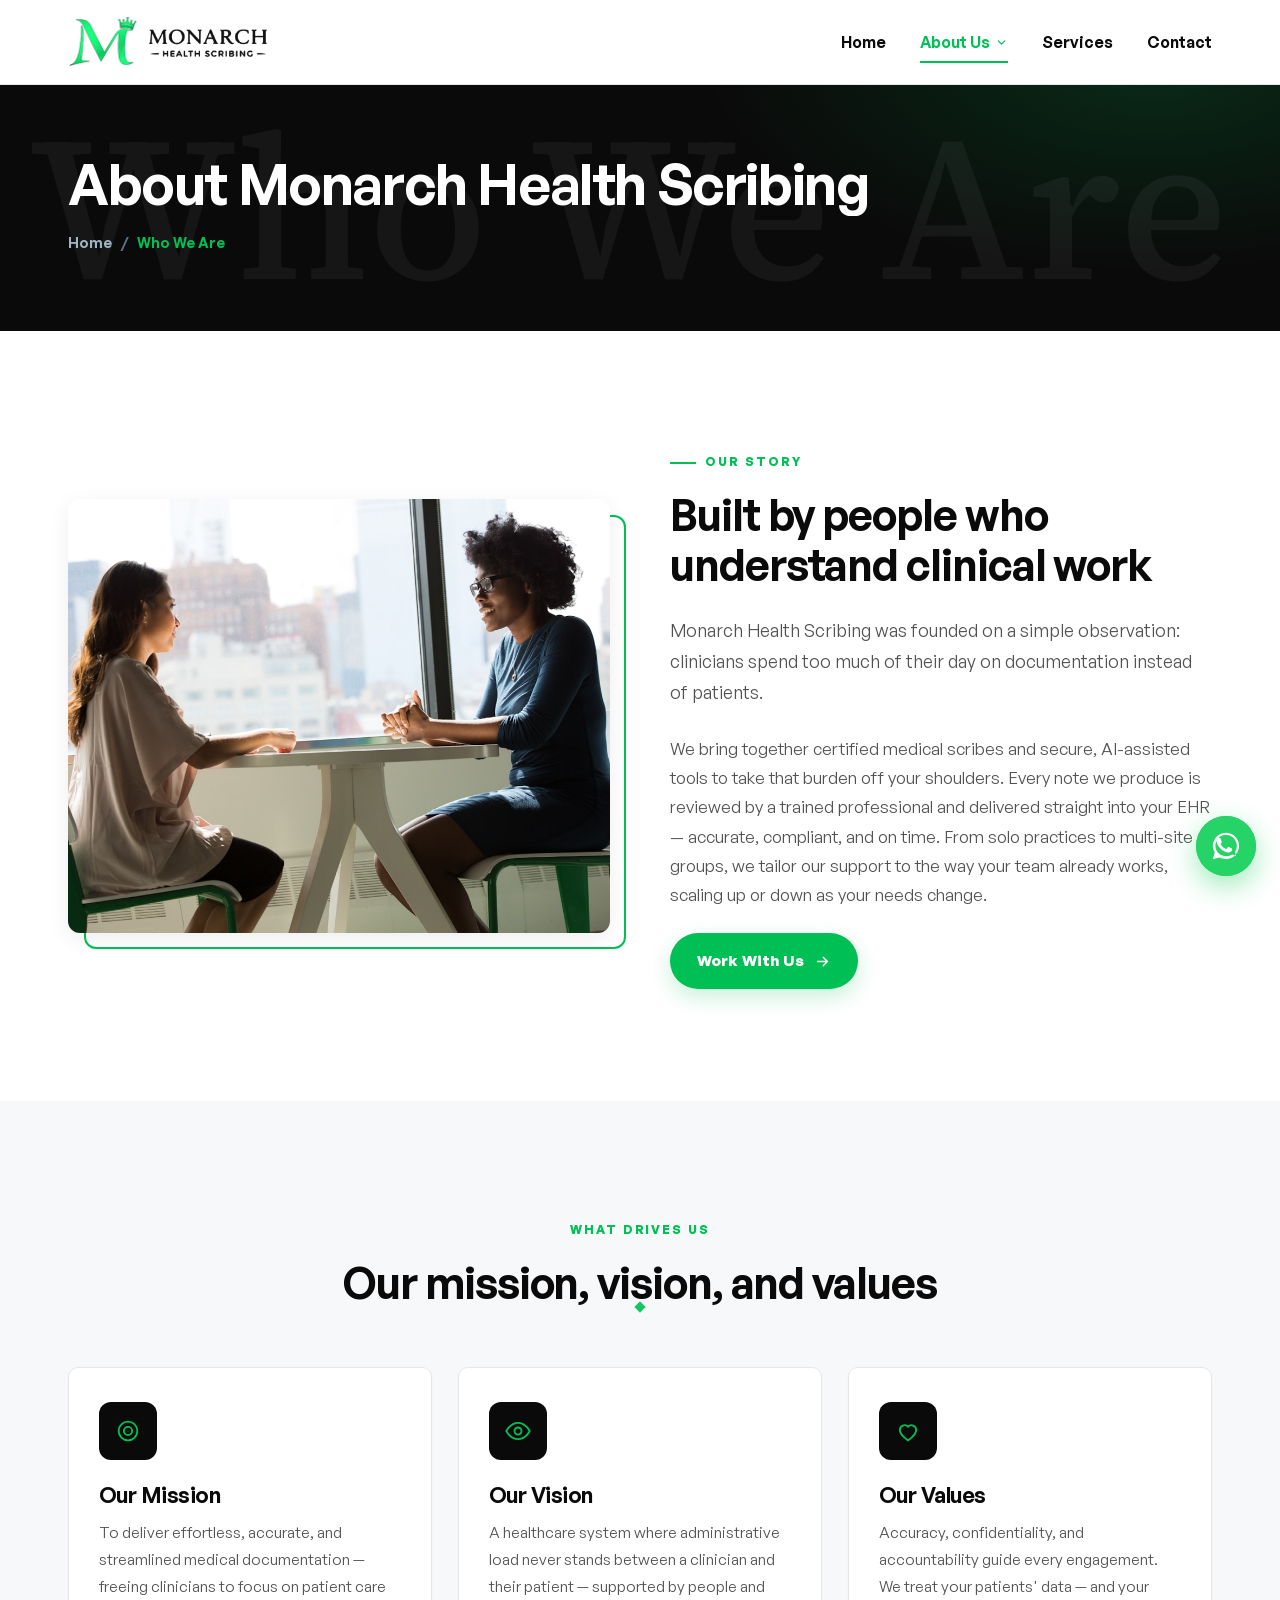
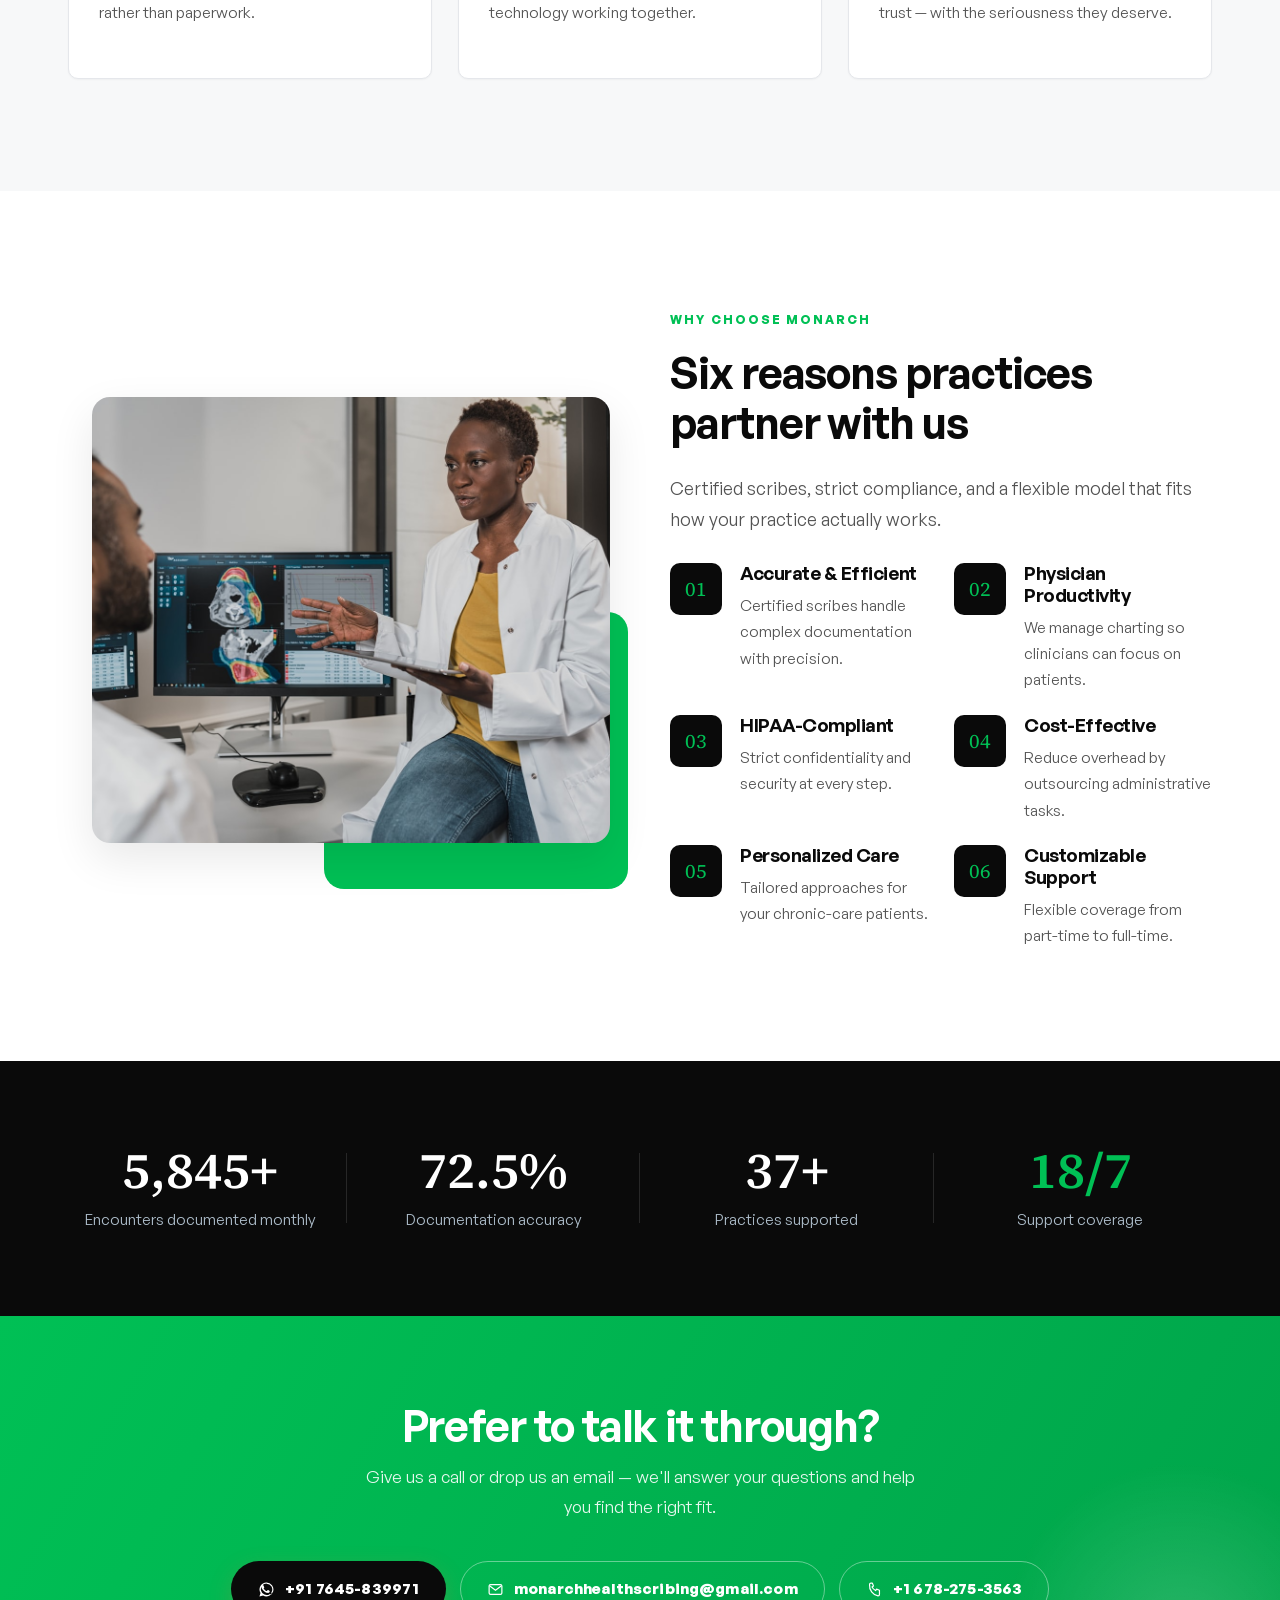
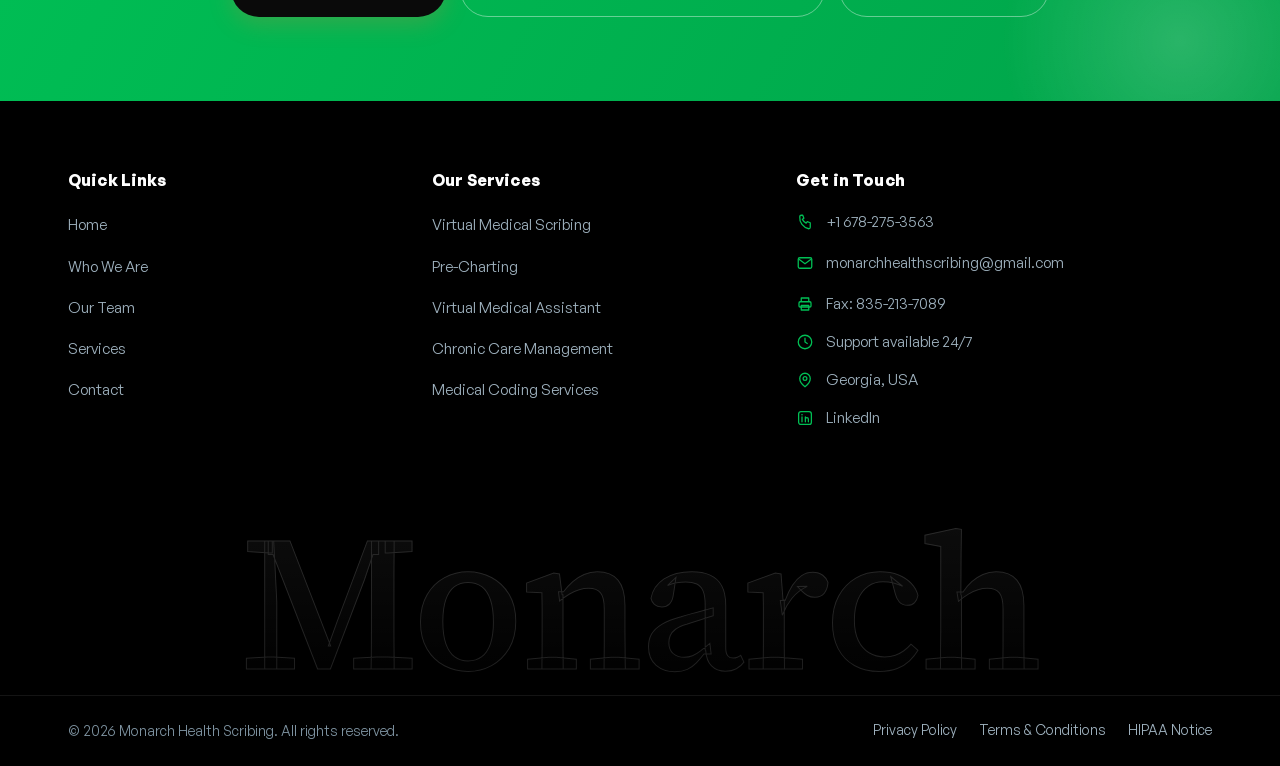
==== commit dce10011: "Add files via upload" ====
--- a/about.html
+++ b/about.html
@@ -5,8 +5,27 @@
   <meta name="viewport" content="width=device-width, initial-scale=1.0" />
   <title>About Us | Monarch Health Scribing</title>
   <meta name="description" content="Learn about Monarch Health Scribing — our mission, values, and the certified team behind accurate, HIPAA-compliant medical documentation and virtual care support." />
-  <link rel="stylesheet" href="styles.css?v=74" />
+  <meta name="keywords" content="medical scribing, virtual medical scribe, pre-charting, virtual medical assistant, chronic care management, medical coding services, HIPAA-compliant documentation, EHR documentation, healthcare documentation, Monarch Health Scribing" />
+  <meta name="author" content="Monarch Health Scribing" />
+  <meta name="robots" content="index, follow, max-image-preview:large" />
+  <meta name="theme-color" content="#00c055" />
+  <link rel="canonical" href="https://www.monarchhealthscribing.com/about.html" />
+  <link rel="apple-touch-icon" href="assets/logo-green-black.png" />
+  <meta property="og:type" content="website" />
+  <meta property="og:site_name" content="Monarch Health Scribing" />
+  <meta property="og:title" content="About Us | Monarch Health Scribing" />
+  <meta property="og:description" content="Learn about Monarch Health Scribing — our mission, values, and the certified team behind accurate, HIPAA-compliant medical documentation and virtual care support." />
+  <meta property="og:url" content="https://www.monarchhealthscribing.com/about.html" />
+  <meta property="og:image" content="https://www.monarchhealthscribing.com/assets/img-hero.jpg" />
+  <meta property="og:locale" content="en_US" />
+  <meta name="twitter:card" content="summary_large_image" />
+  <meta name="twitter:title" content="About Us | Monarch Health Scribing" />
+  <meta name="twitter:description" content="Learn about Monarch Health Scribing — our mission, values, and the certified team behind accurate, HIPAA-compliant medical documentation and virtual care support." />
+  <meta name="twitter:image" content="https://www.monarchhealthscribing.com/assets/img-hero.jpg" />
+  <link rel="stylesheet" href="styles.css?v=82" />
   <link rel="icon" href="assets/logo-green-black.png" />
+  <script type="application/ld+json">{"@context":"https://schema.org","@type":"MedicalBusiness","@id":"https://www.monarchhealthscribing.com/#organization","name":"Monarch Health Scribing","url":"https://www.monarchhealthscribing.com/","logo":"https://www.monarchhealthscribing.com/assets/logo-green-black.png","image":"https://www.monarchhealthscribing.com/assets/img-hero.jpg","description":"Accurate, HIPAA-compliant medical scribing, pre-charting, virtual medical assistant, chronic care management and medical coding services for clinicians and practices.","email":"monarchhealthscribing@gmail.com","telephone":"+1-678-275-3563","faxNumber":"835-213-7089","address":{"@type":"PostalAddress","addressRegion":"Georgia","addressCountry":"US"},"areaServed":{"@type":"Country","name":"United States"},"sameAs":["https://www.linkedin.com/company/monarch-health-scribing"],"contactPoint":[{"@type":"ContactPoint","telephone":"+1-678-275-3563","email":"monarchhealthscribing@gmail.com","contactType":"customer service","areaServed":"US","availableLanguage":"English"}]}</script>
+  <script type="application/ld+json">{"@context":"https://schema.org","@type":"BreadcrumbList","itemListElement":[{"@type":"ListItem","position":1,"name":"Home","item":"https://www.monarchhealthscribing.com/"},{"@type":"ListItem","position":2,"name":"Who We Are","item":"https://www.monarchhealthscribing.com/about.html"}]}</script>
 </head>
 <body>
 
@@ -130,7 +149,7 @@
         <p>Give us a call or drop us an email — we'll answer your questions and help you find the right fit.</p>
       </div>
       <div class="cta-actions">
-        <a href="https://wa.me/918953452487" target="_blank" rel="noopener" class="btn btn-gold"><svg viewBox="0 0 24 24" fill="currentColor"><path d="M12.04 2.01a9.9 9.9 0 00-8.48 14.95L2 22l5.2-1.36A9.9 9.9 0 1012.04 2.01zm0 1.8a8.1 8.1 0 016.95 12.2l-.2.33.78 2.85-2.92-.77-.32.19a8.1 8.1 0 11-4.1-15.04zm4.5 10.3c-.07-.12-.26-.2-.55-.34-.29-.14-1.7-.84-1.96-.94-.26-.1-.45-.14-.64.14-.19.29-.74.94-.9 1.13-.17.19-.33.21-.62.07-.29-.14-1.21-.45-2.3-1.43-.85-.76-1.43-1.7-1.6-1.98-.16-.29-.02-.44.13-.58.13-.13.29-.33.43-.5.14-.17.19-.29.29-.48.1-.19.05-.36-.02-.5-.07-.14-.64-1.55-.88-2.12-.23-.56-.47-.48-.64-.49h-.55c-.19 0-.5.07-.76.36-.26.29-1 .98-1 2.38s1.02 2.76 1.17 2.95c.14.19 2.01 3.08 4.88 4.32.68.29 1.21.46 1.63.59.68.22 1.3.19 1.79.12.55-.08 1.7-.7 1.94-1.36.24-.67.24-1.24.17-1.36z"/></svg> +91 89534 52487</a>
+        <a href="https://wa.me/917645839971" target="_blank" rel="noopener" class="btn btn-gold"><svg viewBox="0 0 24 24" fill="currentColor"><path d="M12.04 2.01a9.9 9.9 0 00-8.48 14.95L2 22l5.2-1.36A9.9 9.9 0 1012.04 2.01zm0 1.8a8.1 8.1 0 016.95 12.2l-.2.33.78 2.85-2.92-.77-.32.19a8.1 8.1 0 11-4.1-15.04zm4.5 10.3c-.07-.12-.26-.2-.55-.34-.29-.14-1.7-.84-1.96-.94-.26-.1-.45-.14-.64.14-.19.29-.74.94-.9 1.13-.17.19-.33.21-.62.07-.29-.14-1.21-.45-2.3-1.43-.85-.76-1.43-1.7-1.6-1.98-.16-.29-.02-.44.13-.58.13-.13.29-.33.43-.5.14-.17.19-.29.29-.48.1-.19.05-.36-.02-.5-.07-.14-.64-1.55-.88-2.12-.23-.56-.47-.48-.64-.49h-.55c-.19 0-.5.07-.76.36-.26.29-1 .98-1 2.38s1.02 2.76 1.17 2.95c.14.19 2.01 3.08 4.88 4.32.68.29 1.21.46 1.63.59.68.22 1.3.19 1.79.12.55-.08 1.7-.7 1.94-1.36.24-.67.24-1.24.17-1.36z"/></svg> +91 7645-839971</a>
         <a href="mailto:monarchhealthscribing@gmail.com" class="btn btn-ghost-light"><svg viewBox="0 0 24 24" fill="none"><rect x="3" y="5" width="18" height="14" rx="2" stroke="currentColor" stroke-width="1.7"/><path d="M4 7l8 6 8-6" stroke="currentColor" stroke-width="1.7"/></svg> monarchhealthscribing@gmail.com</a>
         <a href="tel:+16782753563" class="btn btn-ghost-light"><svg viewBox="0 0 24 24" fill="none"><path d="M5 5a2 2 0 012-2h2l1.5 4-2 1.5a12 12 0 005 5l1.5-2 4 1.5V19a2 2 0 01-2 2A15 15 0 015 5z" stroke="currentColor" stroke-width="1.7" stroke-linejoin="round"/></svg> +1 678-275-3563</a>
       </div>
@@ -156,6 +175,6 @@
     <div class="footer-bottom"><div class="container"><p>© <span id="year">2026</span> Monarch Health Scribing. All rights reserved.</p><div class="legal"><a href="#">Privacy Policy</a><a href="#">Terms &amp; Conditions</a><a href="#">HIPAA Notice</a></div></div></div>
   </footer>
 
-  <script src="script.js?v=74"></script>
+  <script src="script.js?v=82"></script>
 </body>
 </html>
--- a/styles.css
+++ b/styles.css
@@ -1137,3 +1137,22 @@
 html::-webkit-scrollbar { width: 0; height: 0; display: none; }
 body { scrollbar-width: none; -ms-overflow-style: none; }
 body::-webkit-scrollbar { width: 0; height: 0; display: none; }
+
+/* ==========================================================================
+   Technology Partner (team page)
+   ========================================================================== */
+.tech-partner { display: flex; flex-direction: column; align-items: center; text-align: center;
+  max-width: 680px; margin: 0 auto; }
+.tp-avatar { width: 96px; height: 96px; margin-bottom: 22px; }
+.tp-avatar svg { width: 54px; height: 54px; }
+.tech-partner h3 { font-size: 1.7rem; margin-bottom: 6px; }
+.tech-partner .team-role { margin-bottom: 16px; }
+.tech-partner p { font-size: 1.02rem; line-height: 1.7; max-width: 60ch; }
+
+/* ===== Team avatar icons (male / female) ===== */
+.team-avatar { width: 76px; height: 76px; border-radius: 50%; background: #0a0a0a;
+  display: flex; align-items: center; justify-content: center; margin-bottom: 18px;
+  transition: background .3s var(--ease); }
+.team-avatar svg { width: 42px; height: 42px; fill: var(--teal); transition: fill .3s var(--ease); }
+.team-card:hover .team-avatar { background: var(--teal); }
+.team-card:hover .team-avatar svg { fill: #fff; }
